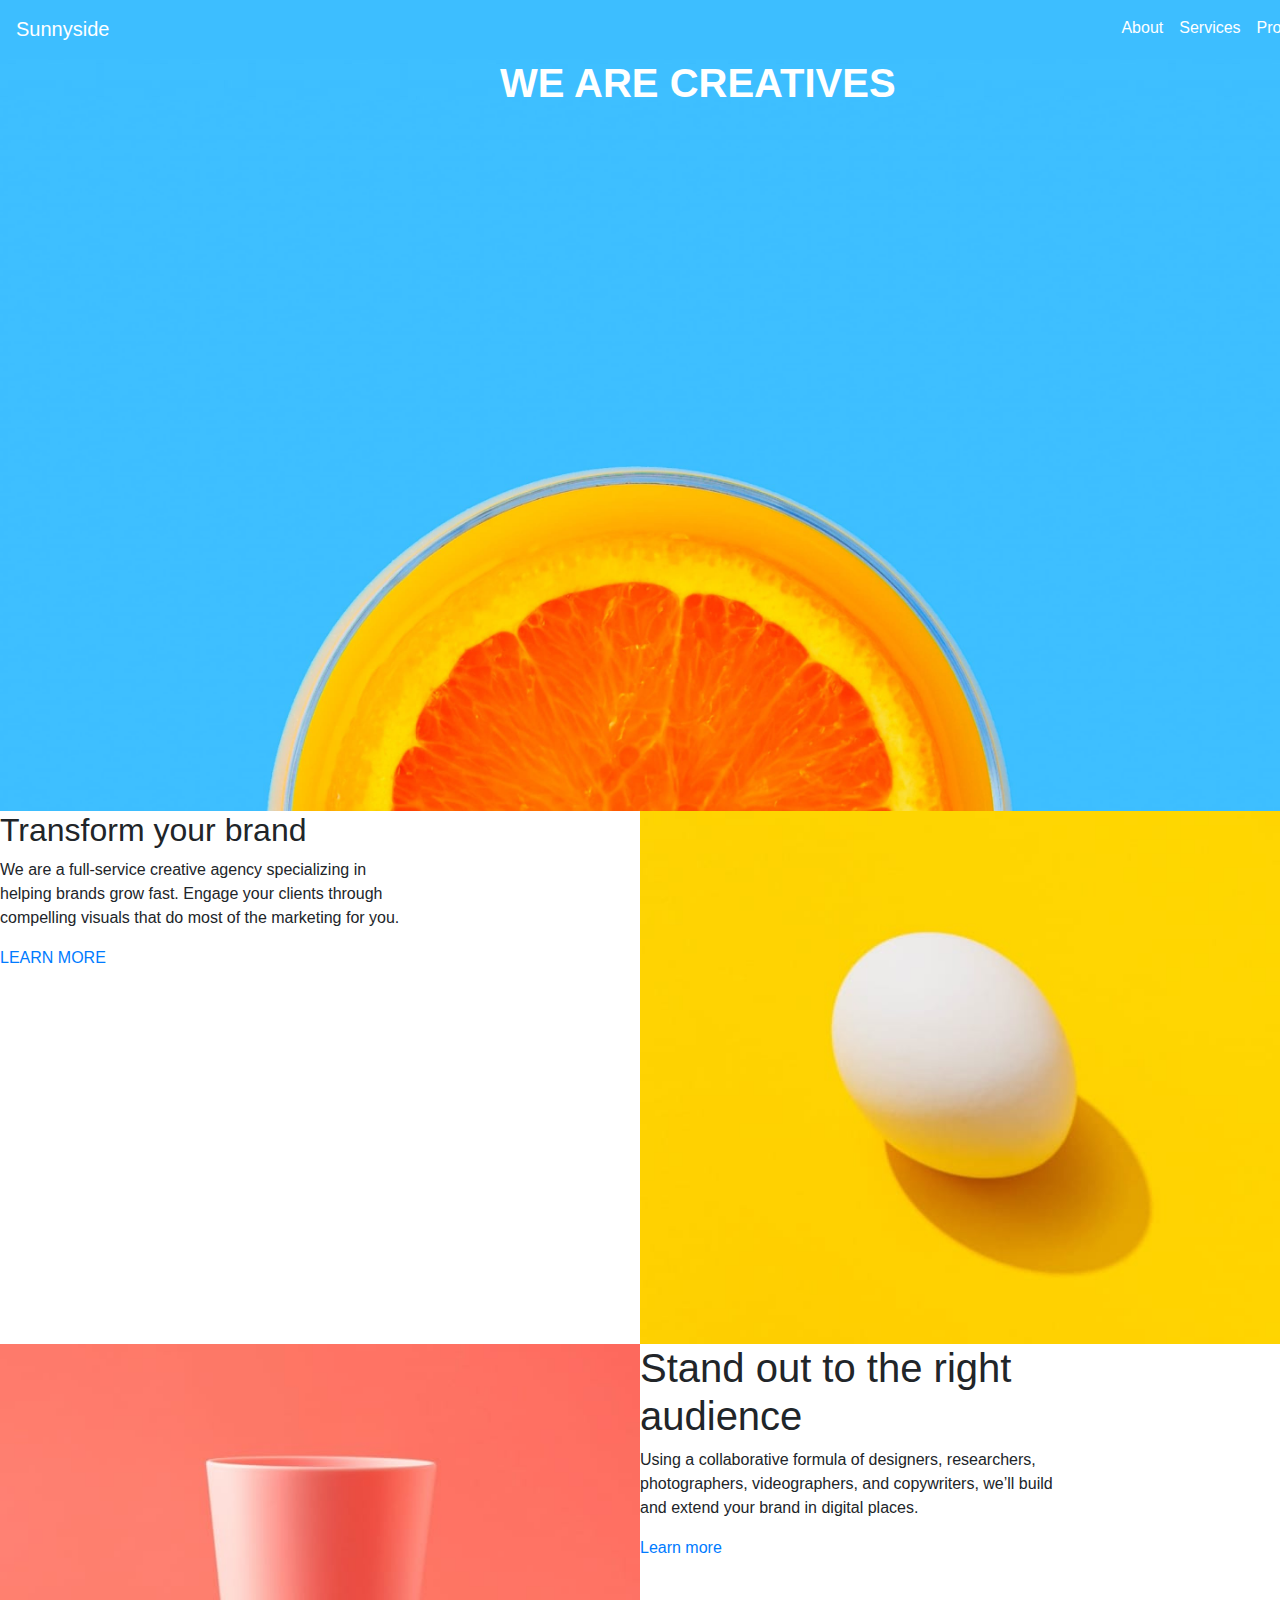
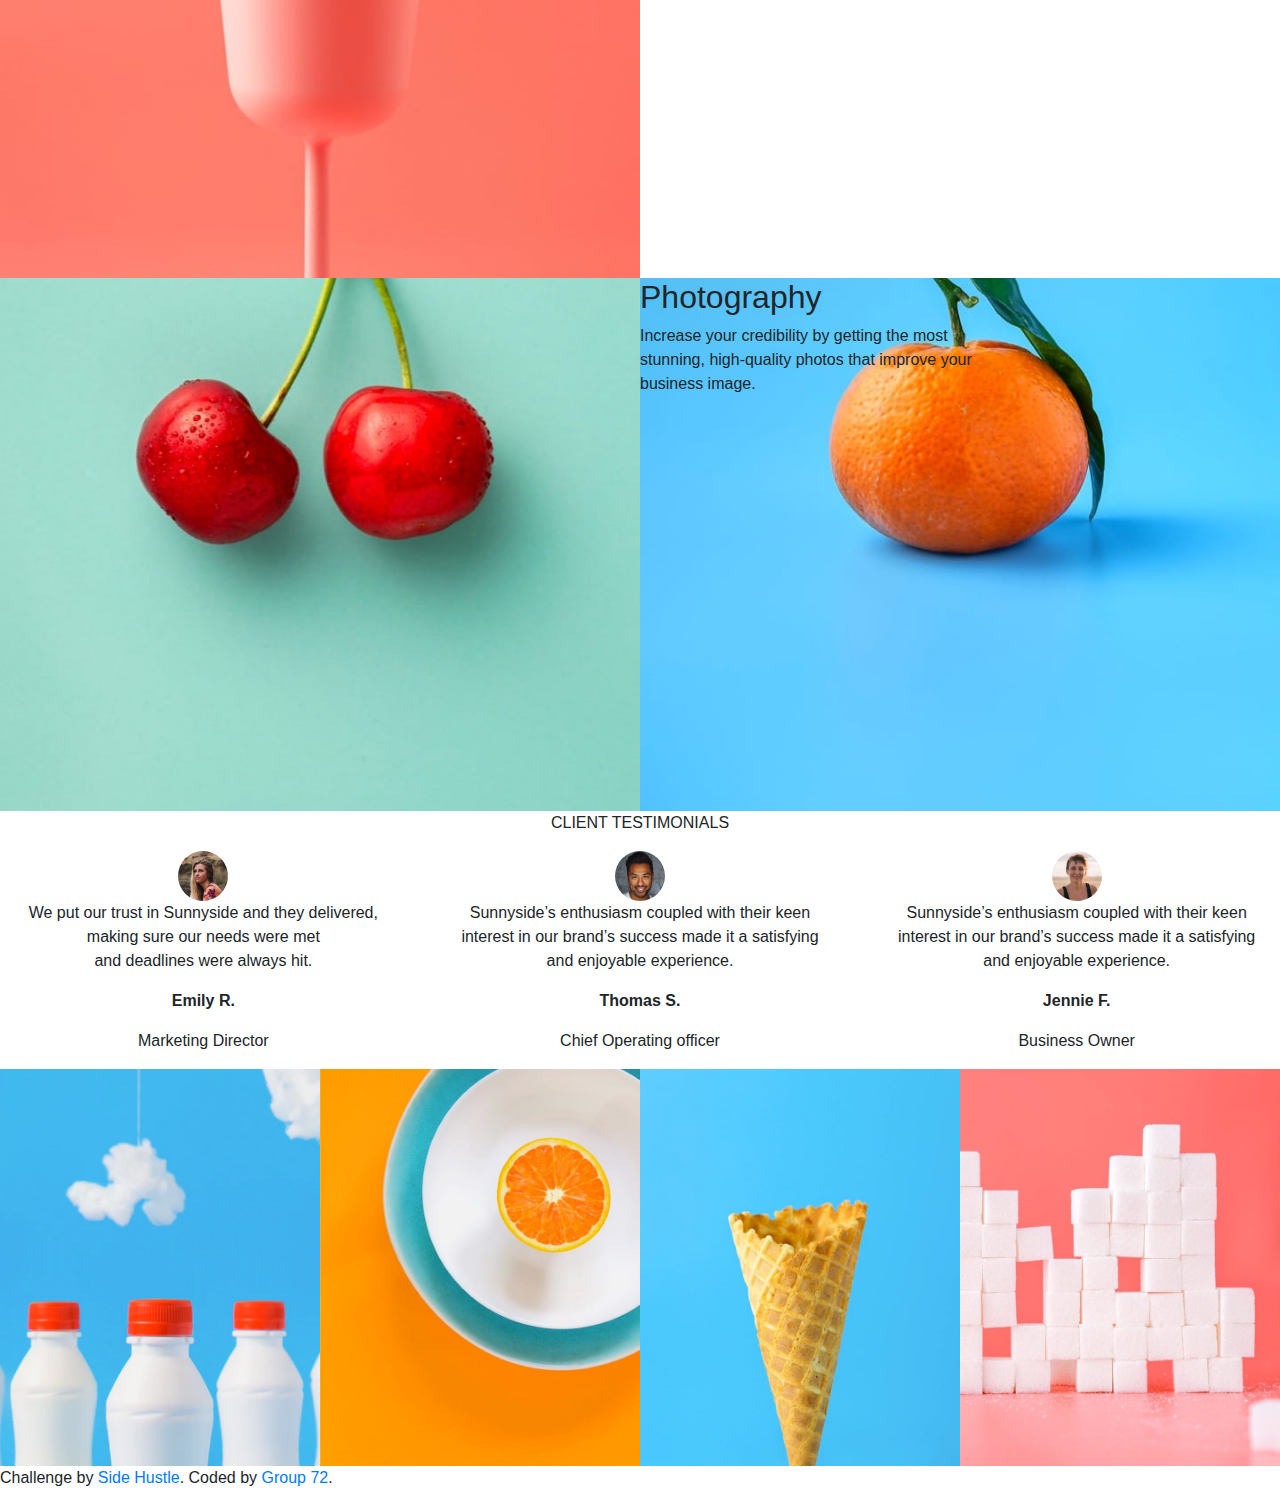
==== index.html @ 6a328c27 "up" ====
<!DOCTYPE html>
<html lang="en">
<head>
  <meta charset="UTF-8">
  <meta name="viewport" content="width=device-width, initial-scale=1.0"> <!-- displays site properly based on user's device -->

  <link rel="icon" type="image/png" sizes="32x32" href="./images/favicon-32x32.png">
  <link rel="stylesheet" href="css/bootstrap.css">
  <link rel="stylesheet" href="index.css">
  
  <title>Group 72 | Sunnyside agency landing page</title>


</head>
<body>
  
  <div class="`container">
    <div class="first-box">
      <nav class="navbar navbar-expand-lg">
        <a class="navbar-brand" href="#">Sunnyside</a>
      
      <div class="collapse navbar-collapse" id="navbarNav col-md">
        <ul class="navbar-nav ml-auto">
          <li class="nav-item active">
            <a class="nav-link" href="#">About <span class="sr-only">(current)</span></a>
          </li>
          <li class="nav-item">
            <a class="nav-link" href="#">Services</a>
          </li>
          <li class="nav-item">
            <a class="nav-link" href="#">Projects</a>
          </li>
          <!-- <li class="nav-item"> -->
            <!-- <button class="btn btn-outline-light me-2" type="button">Main button</button> -->
            <!-- <a class="nav-link btn btn-outline-light me-2" type="button" href="#">CONTACT</a> -->
            <li class="nav-item cta-btn">
            <a class="nav-link" href="#">Contact</a>
          </li> 
        </ul>
    </div>
    </nav>
    <h1 class="color"><strong>WE ARE CREATIVES</strong></h1>
  </div>

  <div class="row">
    <div class="col-lg-12 col-sm-12 bg-primary">
      <img src="images/desktop/image-header.jpg" alt="header image">
    </div>
    
  </div>

  <div class="row no-gutters">
    <div class="col-lg-6 col-sm-12 bg-white">
      <h2>Transform your brand </h2>
        <p>We are a full-service creative agency specializing in <br> helping brands grow fast. 
          Engage your clients through <br> compelling visuals that do most of the marketing for you.
        </p>
        <a href="">LEARN MORE</a>
      
    </div>
    <div class="col-lg-6 col-sm-12">
      <img src="images/desktop/image-transform.jpg" alt="">
    </div>
  </div>

  <div class="row no-gutters">
    <div class="col-lg-6 col-sm-12">
      <img src="images/desktop/image-stand-out.jpg" alt="">
    </div>
    <div class="col-lg-6 col-sm-12 bg-white" >
      <h1>Stand out to the right <br> audience</h1>
      <p>
        Using a collaborative formula of designers, researchers, <br> photographers, videographers, and copywriters, we’ll build <br> and extend your brand in digital places. 
      </p>
      <a href="#">Learn more</a>
    </div>
  </div>

  <div class="row no-gutters">
    <div class="col-lg-6 col-sm-12">
      <img src="images/desktop/image-graphic-design.jpg" alt="">
    </div>
    <div class="col-lg-6 col-sm-12">
      <div class="txt">
          <img src="images/desktop/image-photography.jpg" class="img-responsive" alt="">
          <span class="overlay-text" >
            <h2 class="">Photography</h2>
            <p class="">Increase your credibility by getting the most <br> stunning, high-quality photos that improve your <br> business image.</p>
          </span>
         
      </div>
      
    </div>
  </div>

  <div class="row no-gutters">
    <div class="col-lg-12 col-sm-12 bg-white">
     <p class="text-center">CLIENT TESTIMONIALS</p>
     <div class="row">
      <div class="col-lg-4 col-sm-12 text-center">
        <img class="rounded-circle img-fluid  mx-auto d-block" width="50vw" height="50vh" src="images/image-emily.jpg" alt="">
        <p>We put our trust in Sunnyside and they delivered, <br> making sure our needs were met <br> and deadlines were always hit.
        </p>
        <p><strong>Emily R.</strong></p>
        <p>Marketing Director</p>
       </div>
       <div class="col-lg-4 col-sm-12 text-center">
        <img class="rounded-circle img-fluid mx-auto d-block" width="50vw" height="50vh" src="images/image-thomas.jpg" alt="">
        <p>Sunnyside’s enthusiasm coupled with their keen <br> interest in our brand’s success made it a satisfying <br> and enjoyable experience.
        </p>
        <p><strong>Thomas S.</strong></p>
        <p>Chief Operating officer</p>
       </div>
       <div class="col-lg-4 col-sm-12 text-center">
        <img class="rounded-circle img-fluid  mx-auto d-block" width="50vw" height="50vh"  src="images/image-jennie.jpg" alt="">
        <p>Sunnyside’s enthusiasm coupled with their keen <br> interest in our brand’s success made it a satisfying <br> and enjoyable experience.
        </p>
        <p><strong>Jennie F.</strong></p>
        <p>Business Owner</p>
       </div>

     </div>
    
    </div>
    
  </div>

  <div class="row no-gutters">
    <div class="col-lg-3 col-sm-12">
      <img cl src="images/desktop/image-gallery-milkbottles.jpg" alt="">
    </div>
    <div class="col-lg-3 col-sm-12">
      <img src="images/desktop/image-gallery-orange.jpg" alt="">
    </div>
    <div class="col-lg-3 col-sm-12">
      <img src="images/desktop/image-gallery-cone.jpg" alt="">
    </div>
    <div class="col-lg-3 col-sm-12">
      <img src="images/desktop/image-gallery-sugarcubes.jpg" alt="">
    </div>
  </div>

  <div class="attribution">
    Challenge by <a href="https://www.frontendmentor.io?ref=challenge" target="_blank">Side Hustle</a>. 
    Coded by <a href="#">Group 72</a>.
  </div>
  <script src="js/jquery.min.js.js"></script>
    <script src="js/bootstrap.js"></script>
    <script src="js/proper.js"></script> 
</body>
</html>
---- index.css ----
img{
    display: block;
    max-width: 100%;
    height:auto;
}

#navbar-toggle-cbox {
    display:none
  }
  #navbar-toggle-cbox:checked ~ .collapse {
      display: block;
  }

.first-box{
    background-image: url(image-header.jpg);
    width: 1350px;
    background-color: hsl(228, 45%, 44%);;
    width: 1440px;
    height: 100px;
}
.color {
    color: white;
    margin-left: 500px;
   /* margin-top: auto;*/
}
.row.no-gutters {
    margin: 0;
}
.col.row.no-gutters{
    margin: 0;
}
.navbar-brand{
    color: white;
}
.navbar{
    background-color: rgba(61,190,255,255);
    color: white;

}
.nav-link{
    color: white;
}

.navbar .cta-btn a {
    background: white;
    color: black !important;
    text-transform: uppercase;
    font-size: .8rem;
    padding: 15px 20px !important;
    line-height: 1;
    font-weight: bold;
    -webkit-transition: .3s all ease;
    -o-transition: .3s all ease;
    transition: .3s all ease;
}

.txt{
    position: relative;
}
.txt  img, .overlay-text{
    position:absolute
}
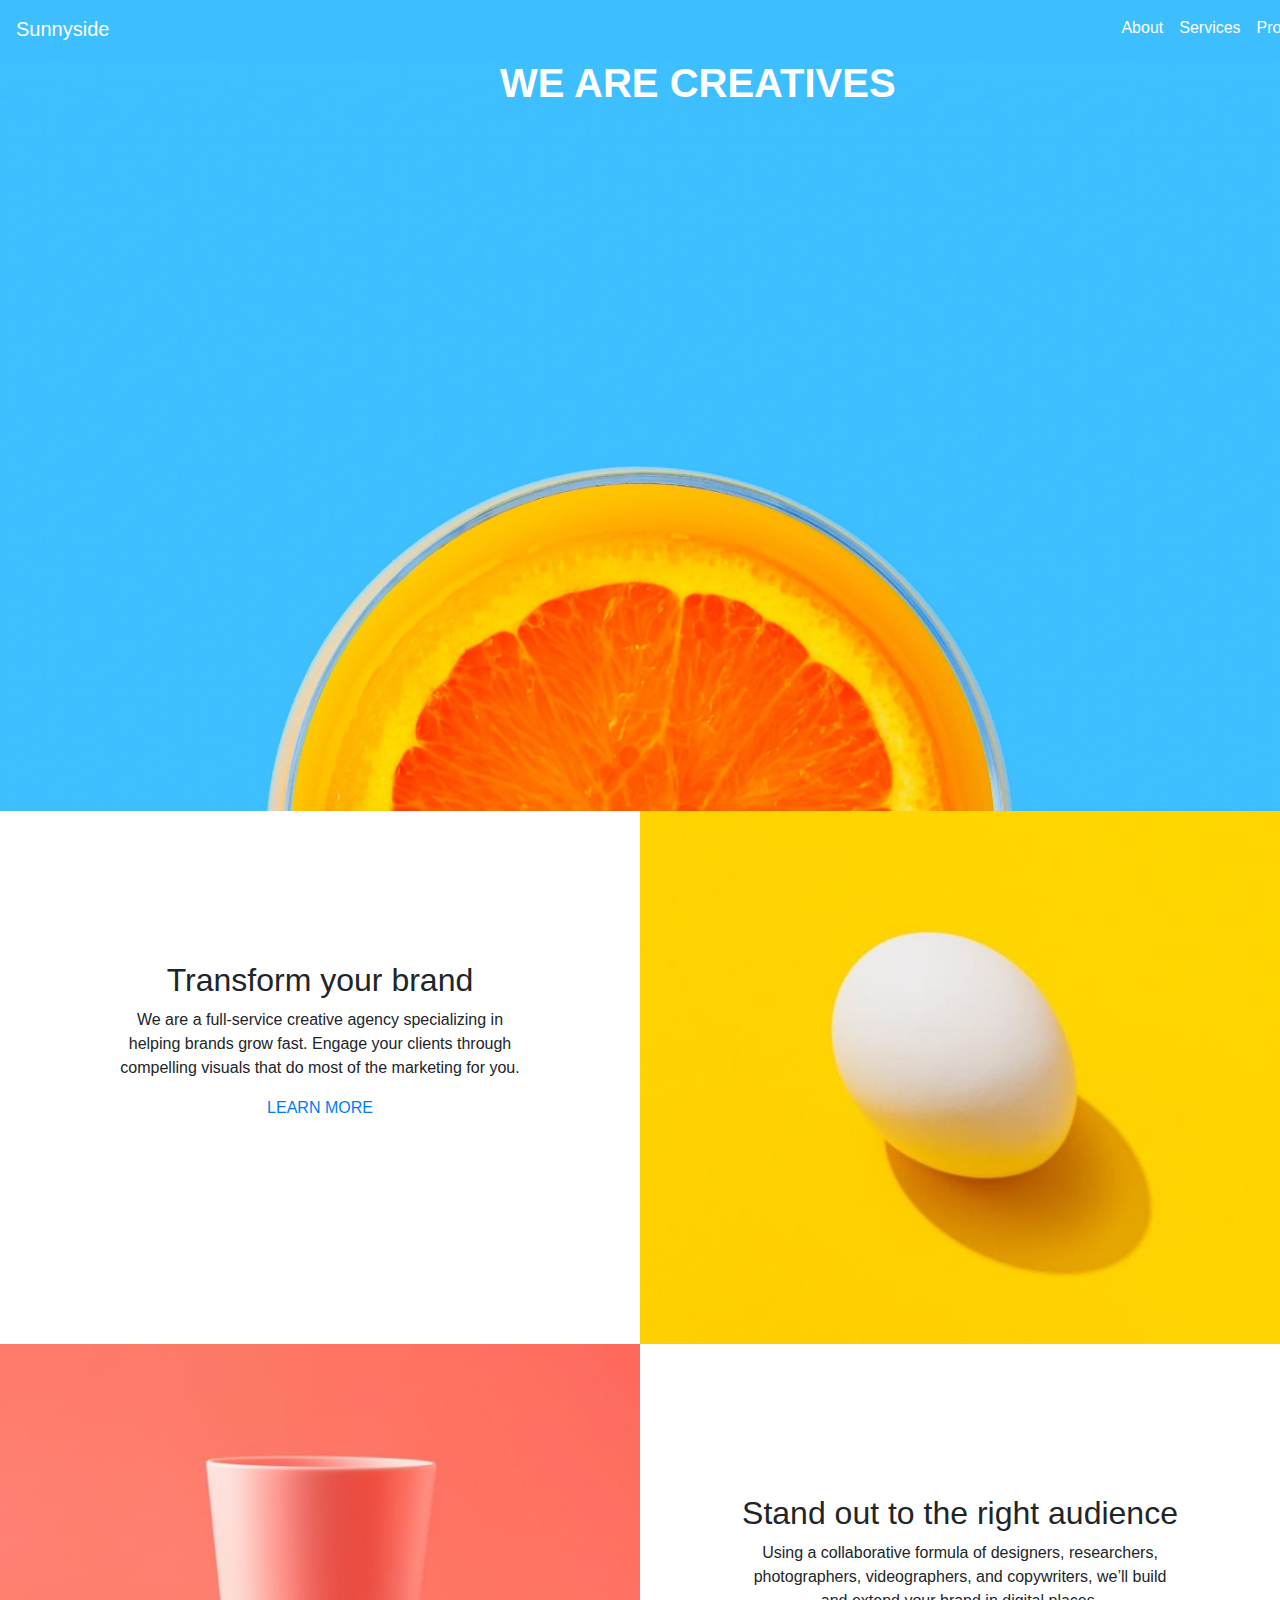
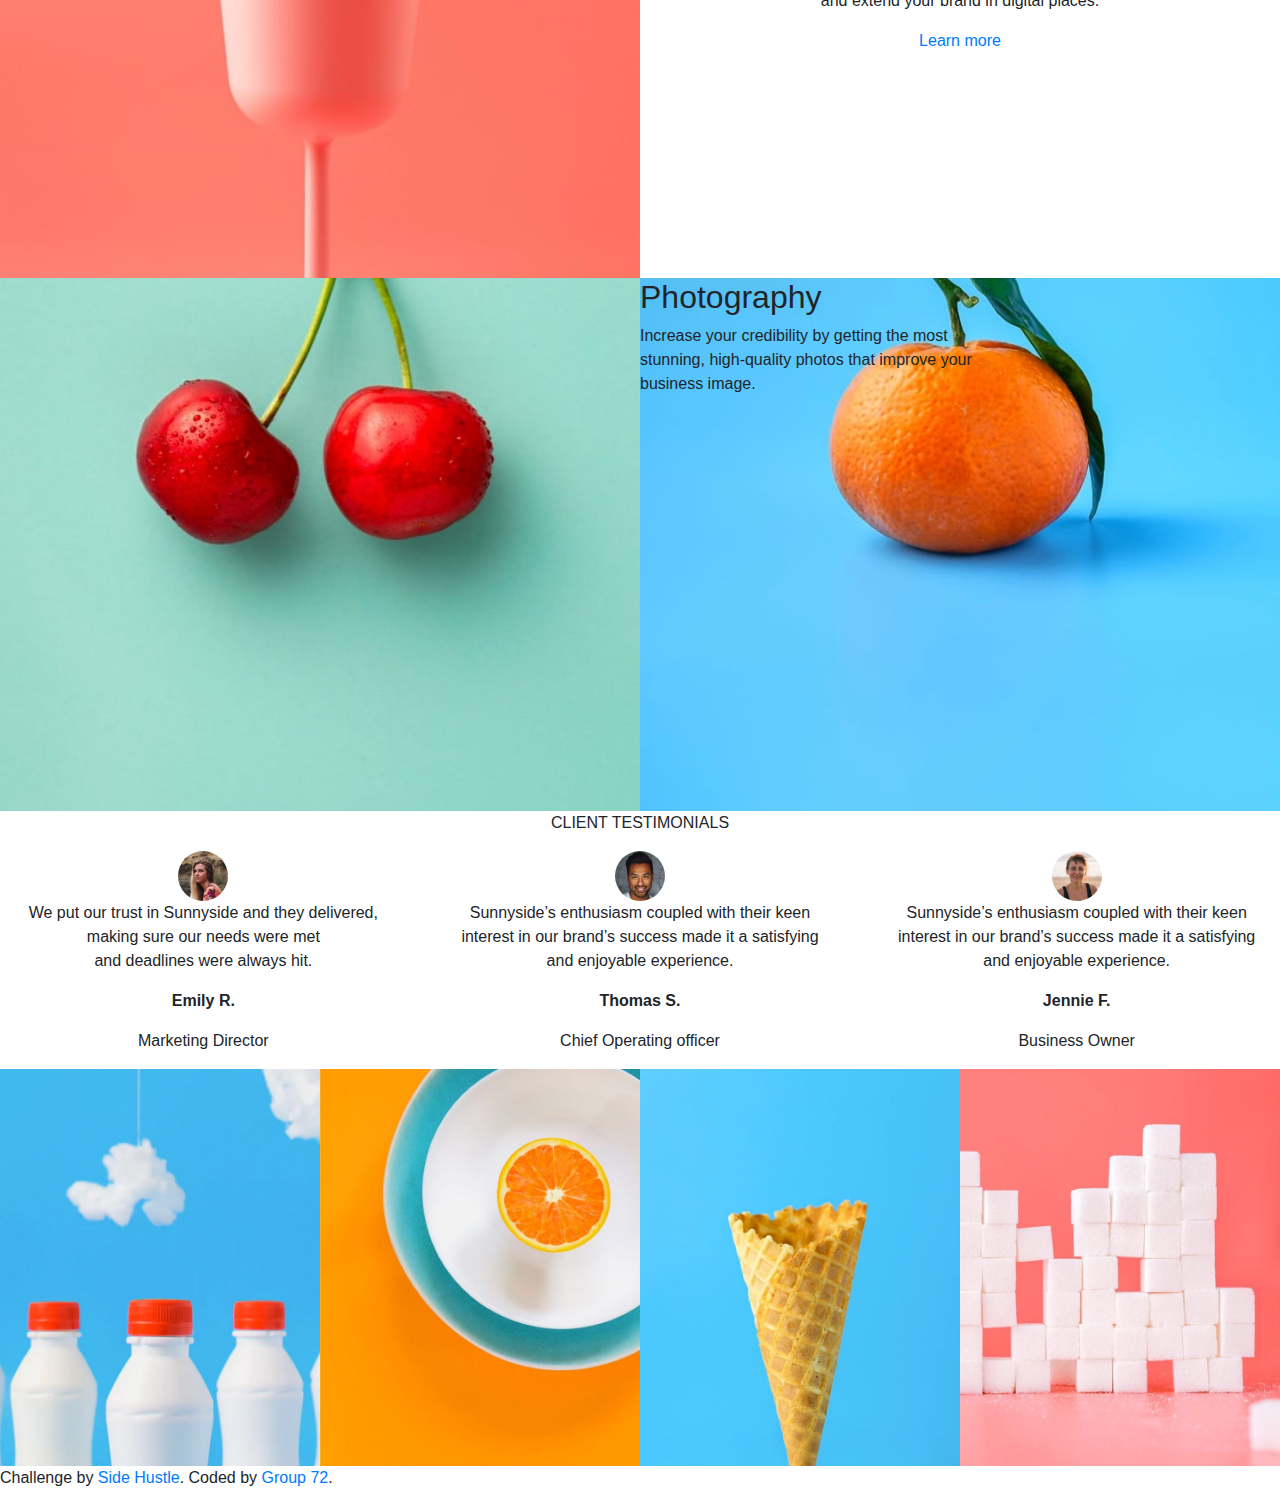
==== commit 7a4530d7: "center" ====
--- a/index.html
+++ b/index.html
@@ -51,12 +51,11 @@
 
   <div class="row no-gutters">
     <div class="col-lg-6 col-sm-12 bg-white">
-      <h2>Transform your brand </h2>
+      <div class="center"><h2>Transform your brand </h2>
         <p>We are a full-service creative agency specializing in <br> helping brands grow fast. 
           Engage your clients through <br> compelling visuals that do most of the marketing for you.
         </p>
-        <a href="">LEARN MORE</a>
-      
+        <a href="#" class="center">LEARN MORE</a></div>
     </div>
     <div class="col-lg-6 col-sm-12">
       <img src="images/desktop/image-transform.jpg" alt="">
@@ -67,12 +66,12 @@
     <div class="col-lg-6 col-sm-12">
       <img src="images/desktop/image-stand-out.jpg" alt="">
     </div>
-    <div class="col-lg-6 col-sm-12 bg-white" >
-      <h1>Stand out to the right <br> audience</h1>
+    <div class="col-lg-6 col-sm-12 bg-white">
+      <div class="center"><h2>Stand out to the right audience</h2>
       <p>
         Using a collaborative formula of designers, researchers, <br> photographers, videographers, and copywriters, we’ll build <br> and extend your brand in digital places. 
       </p>
-      <a href="#">Learn more</a>
+      <a href="#" class="center">Learn more</a></div>
     </div>
   </div>
 
--- a/index.css
+++ b/index.css
@@ -13,7 +13,7 @@
 
 .first-box{
     background-image: url(image-header.jpg);
-    width: 1350px;
+    width: 1440px;
     background-color: hsl(228, 45%, 44%);;
     width: 1440px;
     height: 100px;
@@ -22,7 +22,30 @@
     color: white;
     margin-left: 500px;
    /* margin-top: auto;*/
+   /*text-align: center;*/
 }
+
+.center {
+    text-align: center;
+    margin-top: 150px ;
+}
+/*p {
+    text-align: center;
+}
+
+h2 {
+    text-align: center;
+}
+*/
+/*.row no-gutters. .col-lg-6 .center {
+    text-align: center;
+}*/
+
+/*a {
+    text-align: center;
+}*/
+
+
 .row.no-gutters {
     margin: 0;
 }
@@ -43,7 +66,7 @@
 
 .navbar .cta-btn a {
     background: white;
-    color: black !important;
+   color: black; !important;
     text-transform: uppercase;
     font-size: .8rem;
     padding: 15px 20px !important;
@@ -54,6 +77,12 @@
     transition: .3s all ease;
 }
 
+.navbar .cta-btn a: hover {
+    color: rgb(105 196 231 / 70%);
+} 
+
+}
+
 .txt{
     position: relative;
 }
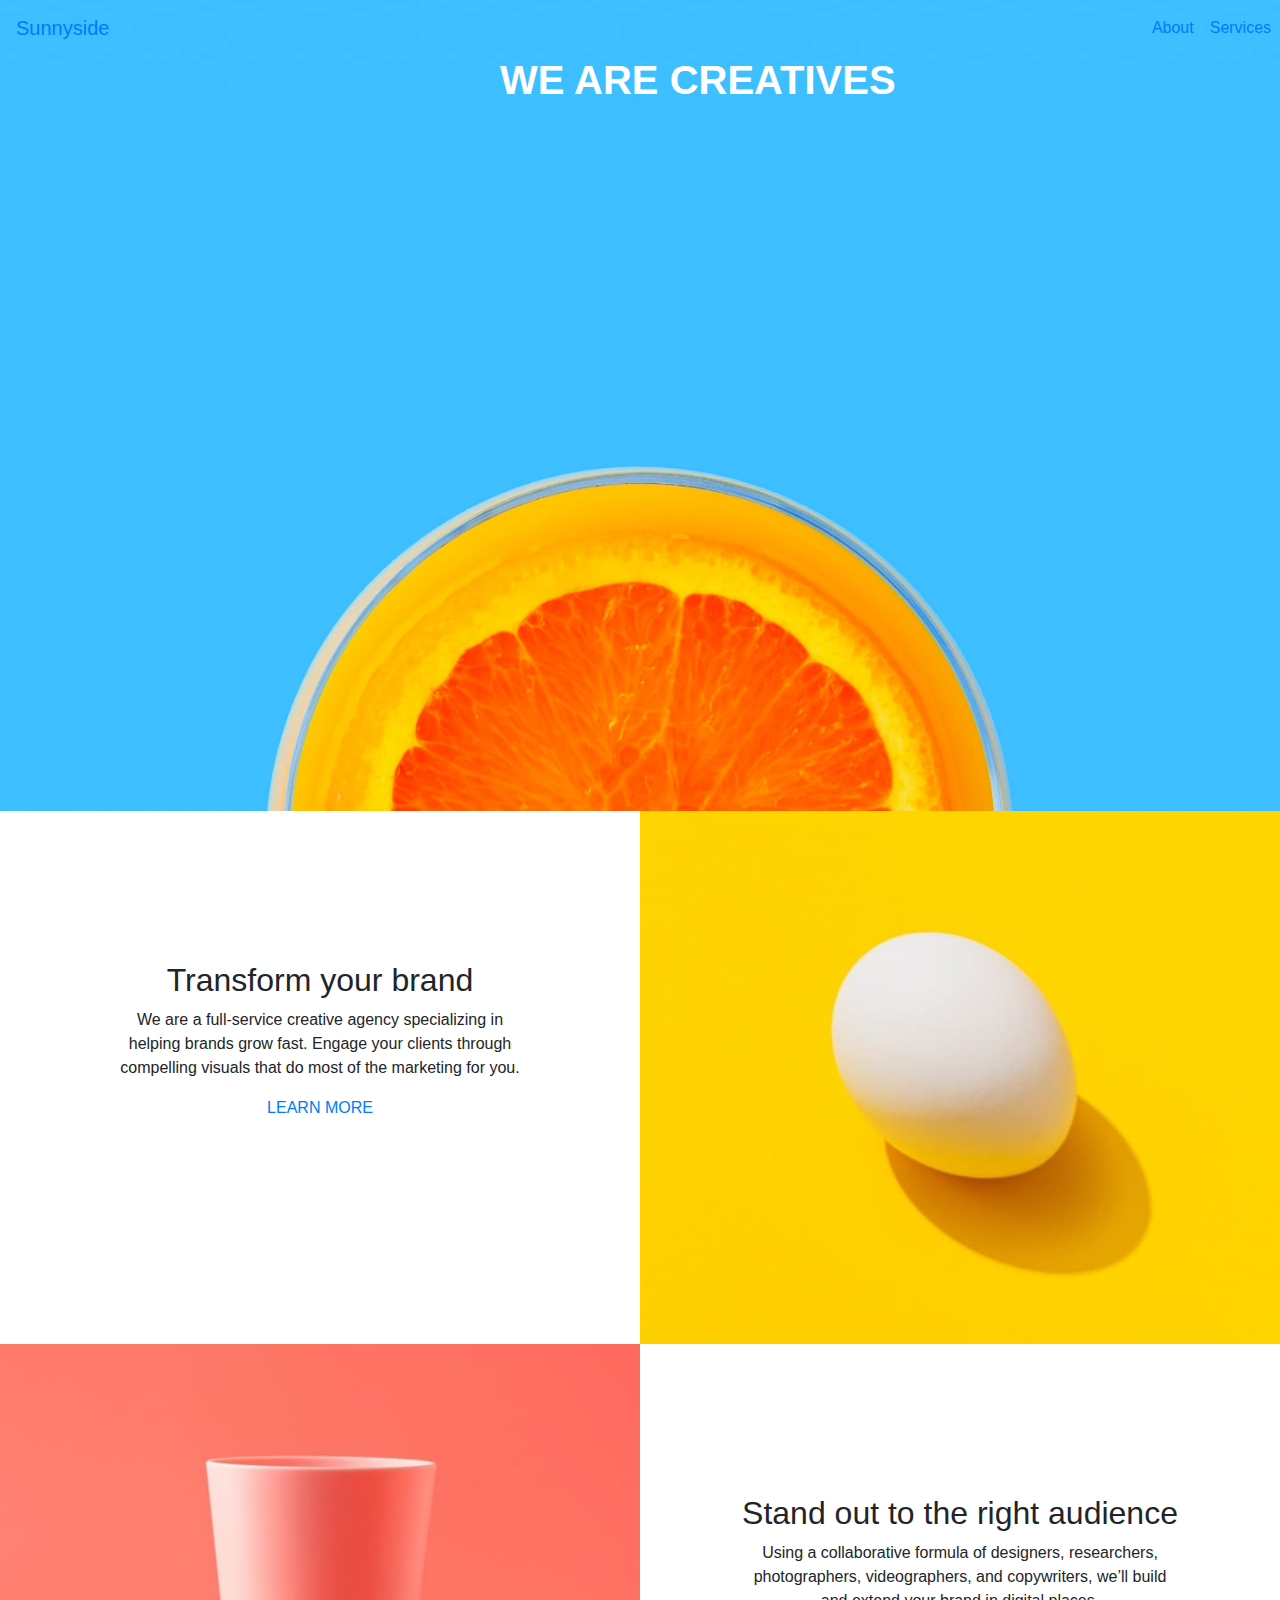
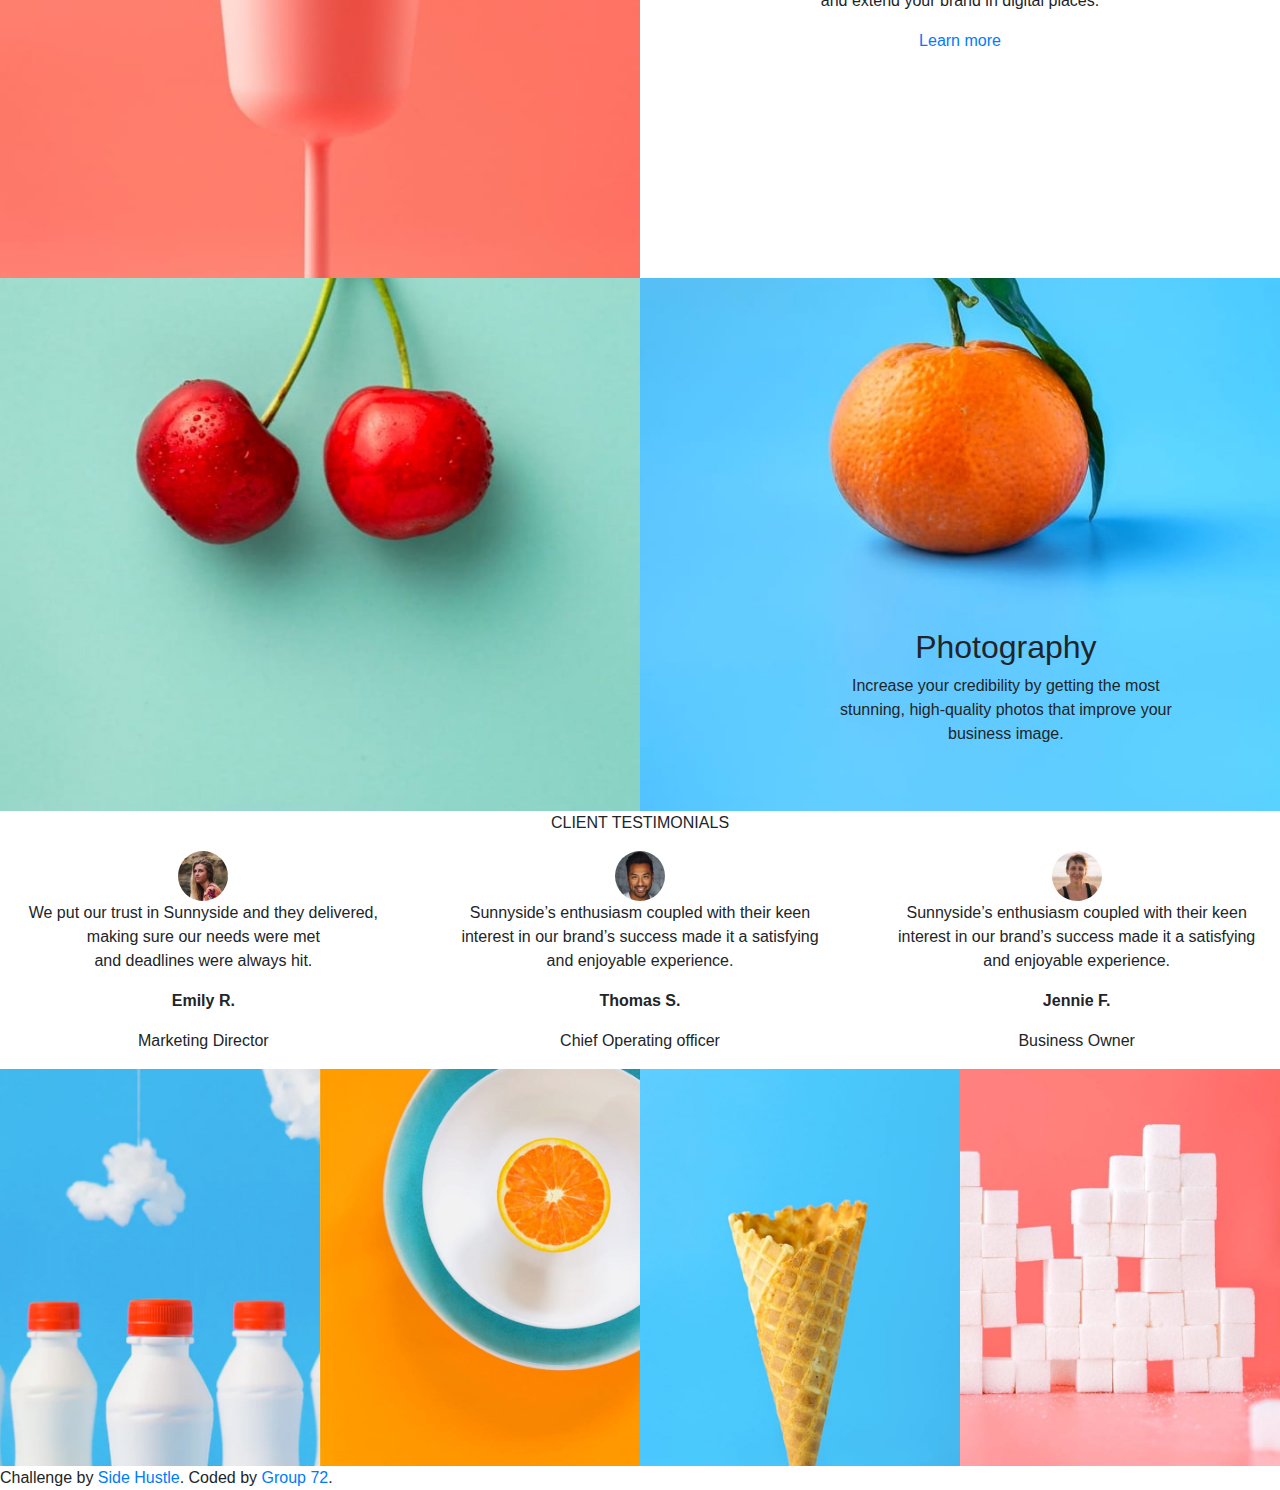
==== commit 76297083: "Photography solved" ====
--- a/index.html
+++ b/index.html
@@ -51,11 +51,13 @@
 
   <div class="row no-gutters">
     <div class="col-lg-6 col-sm-12 bg-white">
-      <div class="center"><h2>Transform your brand </h2>
+      <div class="center"> <h2>Transform your brand </h2>
         <p>We are a full-service creative agency specializing in <br> helping brands grow fast. 
           Engage your clients through <br> compelling visuals that do most of the marketing for you.
         </p>
         <a href="#" class="center">LEARN MORE</a></div>
+     
+      
     </div>
     <div class="col-lg-6 col-sm-12">
       <img src="images/desktop/image-transform.jpg" alt="">
@@ -83,10 +85,9 @@
       <div class="txt">
           <img src="images/desktop/image-photography.jpg" class="img-responsive" alt="">
           <span class="overlay-text" >
-            <h2 class="">Photography</h2>
-            <p class="">Increase your credibility by getting the most <br> stunning, high-quality photos that improve your <br> business image.</p>
+            <h2 class="bottom">Photography</h2>
+            <p class="bottom">Increase your credibility by getting the most <br> stunning, high-quality photos that improve your <br> business image.</p>
           </span>
-         
       </div>
       
     </div>
--- a/index.css
+++ b/index.css
@@ -1,3 +1,8 @@
+body {
+    margin: 0;
+    padding: 0;
+}
+
 img{
     display: block;
     max-width: 100%;
@@ -29,6 +34,13 @@
     text-align: center;
     margin-top: 150px ;
 }
+
+.overlay-text {
+    /*text-align: right;*/
+    text-align: center;
+    margin-top: 350px;
+    padding-left: 200px;
+
 /*p {
     text-align: center;
 }
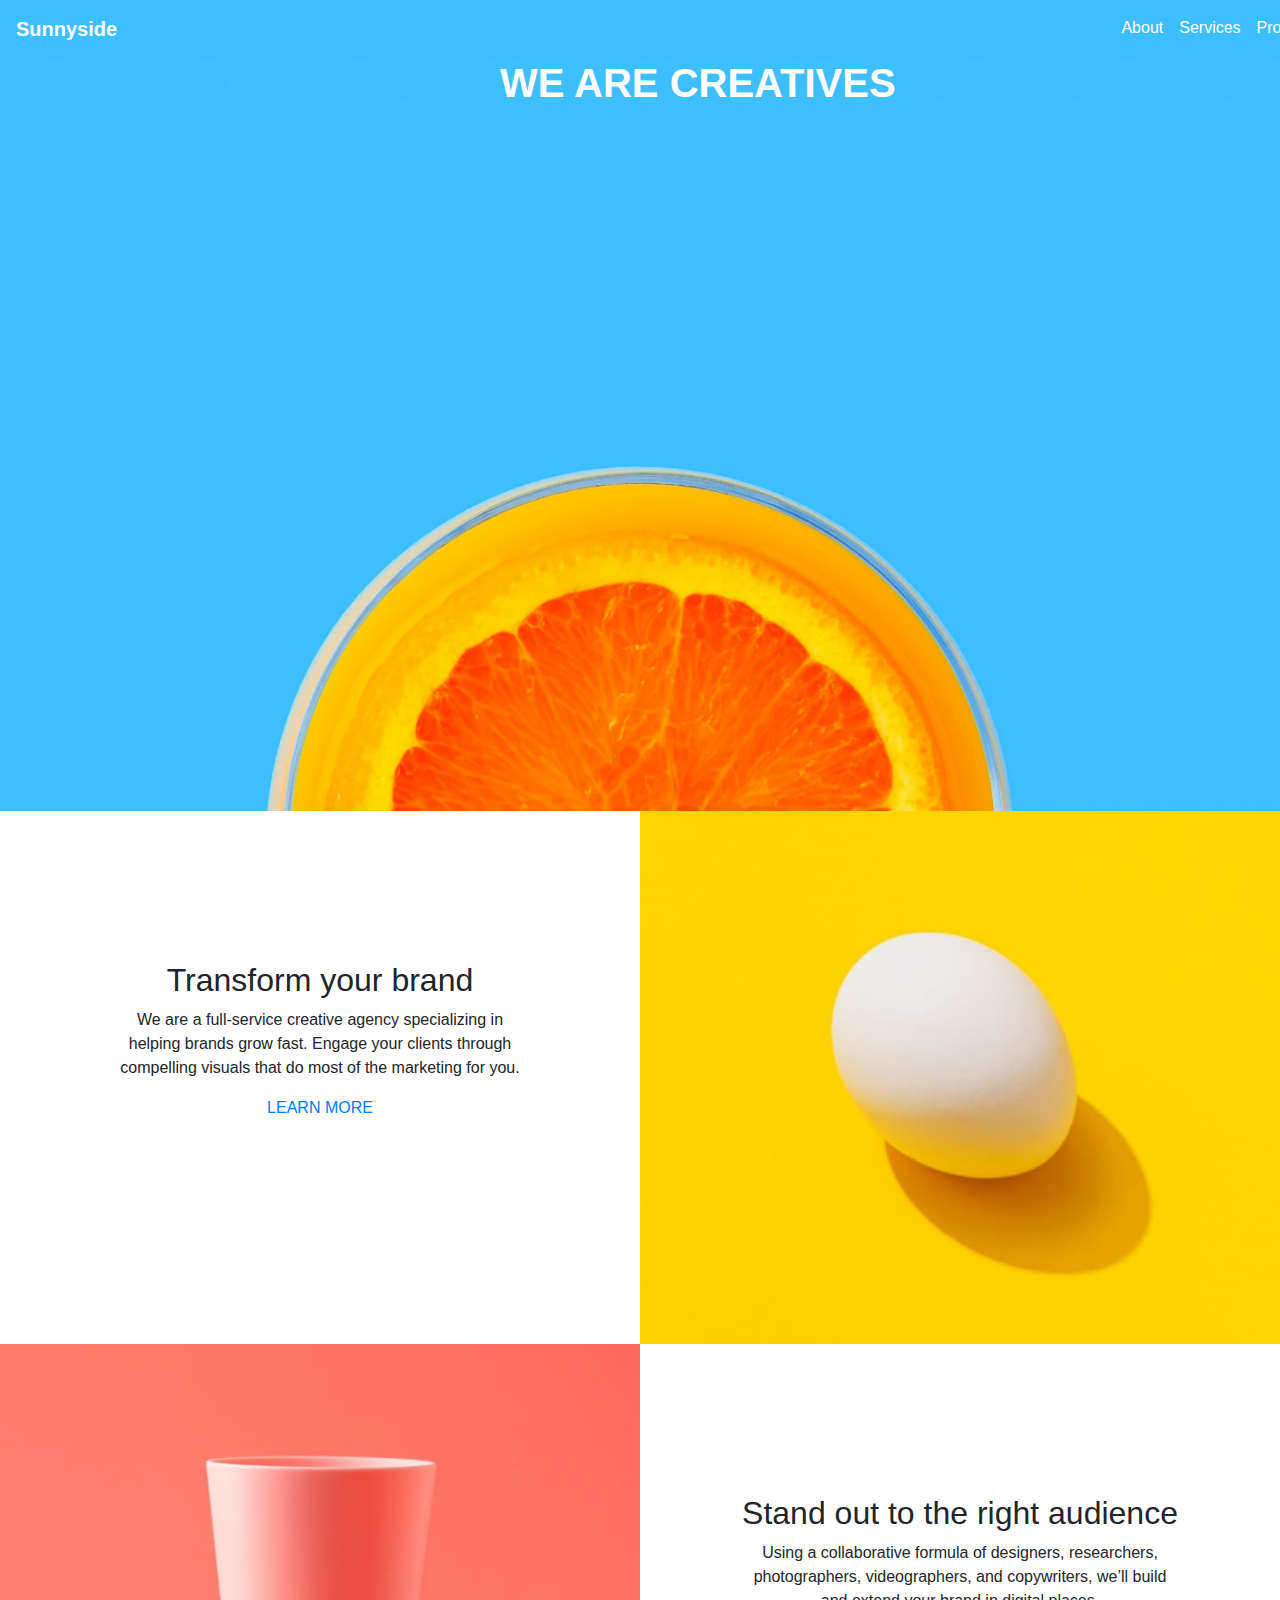
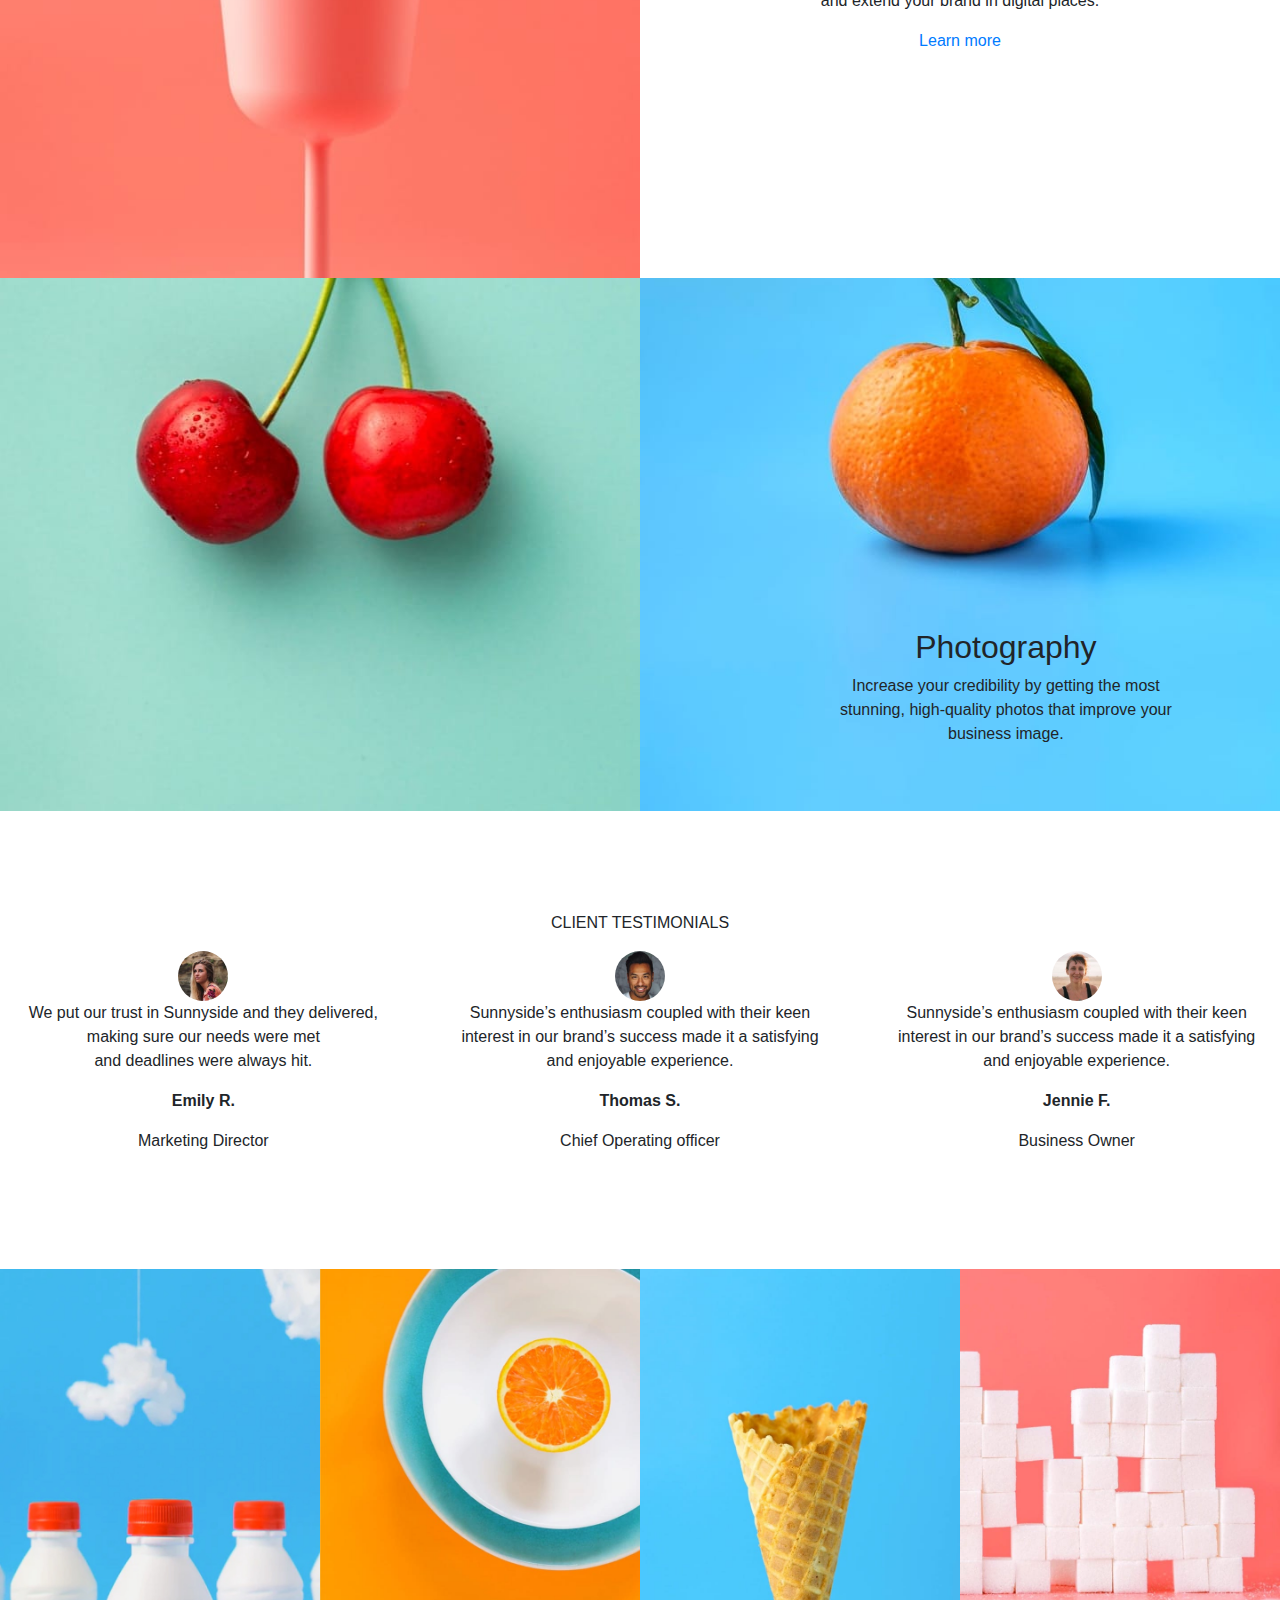
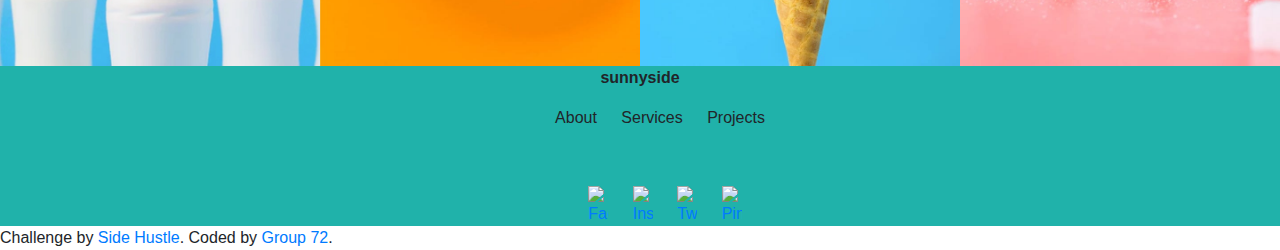
==== commit e522efe8: "COMPLETED" ====
--- a/index.html
+++ b/index.html
@@ -17,7 +17,7 @@
   <div class="`container">
     <div class="first-box">
       <nav class="navbar navbar-expand-lg">
-        <a class="navbar-brand" href="#">Sunnyside</a>
+        <a id="bold" class="navbar-brand" href="#">Sunnyside</a>
       
       <div class="collapse navbar-collapse" id="navbarNav col-md">
         <ul class="navbar-nav ml-auto">
@@ -43,7 +43,7 @@
   </div>
 
   <div class="row">
-    <div class="col-lg-12 col-sm-12 bg-primary">
+    <div class="col-lg-12 col-md-12 col-sm-12 bg-primary">
       <img src="images/desktop/image-header.jpg" alt="header image">
     </div>
     
@@ -85,45 +85,48 @@
       <div class="txt">
           <img src="images/desktop/image-photography.jpg" class="img-responsive" alt="">
           <span class="overlay-text" >
-            <h2 class="bottom">Photography</h2>
-            <p class="bottom">Increase your credibility by getting the most <br> stunning, high-quality photos that improve your <br> business image.</p>
+            <h2>Photography</h2>
+            <p>Increase your credibility by getting the most <br> stunning, high-quality photos that improve your <br> business image.</p>
           </span>
       </div>
       
     </div>
   </div>
 
-  <div class="row no-gutters">
-    <div class="col-lg-12 col-sm-12 bg-white">
-     <p class="text-center">CLIENT TESTIMONIALS</p>
-     <div class="row">
-      <div class="col-lg-4 col-sm-12 text-center">
-        <img class="rounded-circle img-fluid  mx-auto d-block" width="50vw" height="50vh" src="images/image-emily.jpg" alt="">
-        <p>We put our trust in Sunnyside and they delivered, <br> making sure our needs were met <br> and deadlines were always hit.
-        </p>
-        <p><strong>Emily R.</strong></p>
-        <p>Marketing Director</p>
+  <div class="up">
+    <div class="row no-gutters">
+      <div class="col-lg-12 col-sm-12 bg-white">
+       <p class="text-center">CLIENT TESTIMONIALS</p>
+       <div class="row">
+        <div class="col-lg-4 col-sm-12 text-center">
+          <img class="rounded-circle img-fluid  mx-auto d-block" width="50vw" height="50vh" src="images/image-emily.jpg" alt="">
+          <p>We put our trust in Sunnyside and they delivered, <br> making sure our needs were met <br> and deadlines were always hit.
+          </p>
+          <p><strong>Emily R.</strong></p>
+          <p class="transparent">Marketing Director</p>
+         </div>
+         <div class="col-lg-4 col-sm-12 text-center">
+          <img class="rounded-circle img-fluid mx-auto d-block" width="50vw" height="50vh" src="images/image-thomas.jpg" alt="">
+          <p>Sunnyside’s enthusiasm coupled with their keen <br> interest in our brand’s success made it a satisfying <br> and enjoyable experience.
+          </p>
+          <p><strong>Thomas S.</strong></p>
+          <p  class="transparent">Chief Operating officer</p>
+         </div>
+         <div class="col-lg-4 col-sm-12 text-center">
+          <img class="rounded-circle img-fluid  mx-auto d-block" width="50vw" height="50vh"  src="images/image-jennie.jpg" alt="">
+          <p>Sunnyside’s enthusiasm coupled with their keen <br> interest in our brand’s success made it a satisfying <br> and enjoyable experience.
+          </p>
+          <p><strong>Jennie F.</strong></p>
+          <p class="transparent">Business Owner</p>
+         </div>
+
        </div>
-       <div class="col-lg-4 col-sm-12 text-center">
-        <img class="rounded-circle img-fluid mx-auto d-block" width="50vw" height="50vh" src="images/image-thomas.jpg" alt="">
-        <p>Sunnyside’s enthusiasm coupled with their keen <br> interest in our brand’s success made it a satisfying <br> and enjoyable experience.
-        </p>
-        <p><strong>Thomas S.</strong></p>
-        <p>Chief Operating officer</p>
-       </div>
-       <div class="col-lg-4 col-sm-12 text-center">
-        <img class="rounded-circle img-fluid  mx-auto d-block" width="50vw" height="50vh"  src="images/image-jennie.jpg" alt="">
-        <p>Sunnyside’s enthusiasm coupled with their keen <br> interest in our brand’s success made it a satisfying <br> and enjoyable experience.
-        </p>
-        <p><strong>Jennie F.</strong></p>
-        <p>Business Owner</p>
-       </div>
+      
+      </div>
+    </div>
+  </div>
+    
 
-     </div>
-    
-    </div>
-    
-  </div>
 
   <div class="row no-gutters">
     <div class="col-lg-3 col-sm-12">
@@ -140,6 +143,22 @@
     </div>
   </div>
 
+  <div class="final">
+    <p class="move">sunnyside</p>
+    <ul class="all">
+      <li class="inline">About</li>
+      <li class="inline">Services</li>
+      <li class="inline">Projects</li>
+    </ul>
+
+    <div class="action">
+      <a class="straight" rel="noopener" href="https://www.facebook.com/kirupa" target="_blank"><img loading="lazy" width="20" height="20" src="https://www.kirupa.com/images/fb_svg.svg" alt="Facebook"></a>
+      <a class="straight" rel="noopener" href="https://www.instagram.com/kirupac/" target="_blank"><img loading="lazy" width="20" height="20" src="https://www.kirupa.com/images/s/instagram.svg" alt="Instagram"></a>
+      <a class="straight" rel="noopener" href="https://twitter.com/intent/user?screen_name=kirupa" target="_blank"><img loading="lazy" width="20" height="20" src="https://www.kirupa.com/images/twitter_svg.svg" alt="Twitter"></a>
+      <a class="straight" rel="noopener" href="https://www.pinterest.com/kirupa/" target="_blank"><img loading="lazy" width="20" height="20" src="https://www.kirupa.com/images/s/pinterest.svg" alt="Pinterest"></a>
+    </div>
+  </div>
+
   <div class="attribution">
     Challenge by <a href="https://www.frontendmentor.io?ref=challenge" target="_blank">Side Hustle</a>. 
     Coded by <a href="#">Group 72</a>.
--- a/index.css
+++ b/index.css
@@ -58,15 +58,31 @@
 }*/
 
 
-.row.no-gutters {
+row no-gutters {
     margin: 0;
+}
 }
 .col.row.no-gutters{
     margin: 0;
 }
+
+#bold {
+    font-weight: bold;
+}
+
+.row no-gutters {
+    margin: 0;
+}
+
+.up {
+    padding-top: 100px;
+    padding-bottom: 100px;
+}
+
 .navbar-brand{
     color: white;
 }
+
 .navbar{
     background-color: rgba(61,190,255,255);
     color: white;
@@ -78,7 +94,7 @@
 
 .navbar .cta-btn a {
     background: white;
-   color: black; !important;
+    color: black; !important;
     text-transform: uppercase;
     font-size: .8rem;
     padding: 15px 20px !important;
@@ -89,15 +105,49 @@
     transition: .3s all ease;
 }
 
+
 .navbar .cta-btn a: hover {
     color: rgb(105 196 231 / 70%);
 } 
 
 }
 
+.transparent {
+    opacity: 0.5;
+}
+
 .txt{
     position: relative;
 }
+
 .txt  img, .overlay-text{
     position:absolute
 }
+.move {
+    text-align: center;
+    font-weight: bold;
+}
+
+.inline {
+    display: inline-block;
+    margin: 0 10px;
+}
+
+.all {
+   text-align: center;
+}
+
+.straight {
+    display: inline-block;
+    margin: 0 10px;
+}
+
+.action {
+    text-align: center;
+    padding-top: 40px;
+    padding-left: 50px;
+}
+
+.final {
+    background-color: LightSeaGreen;
+}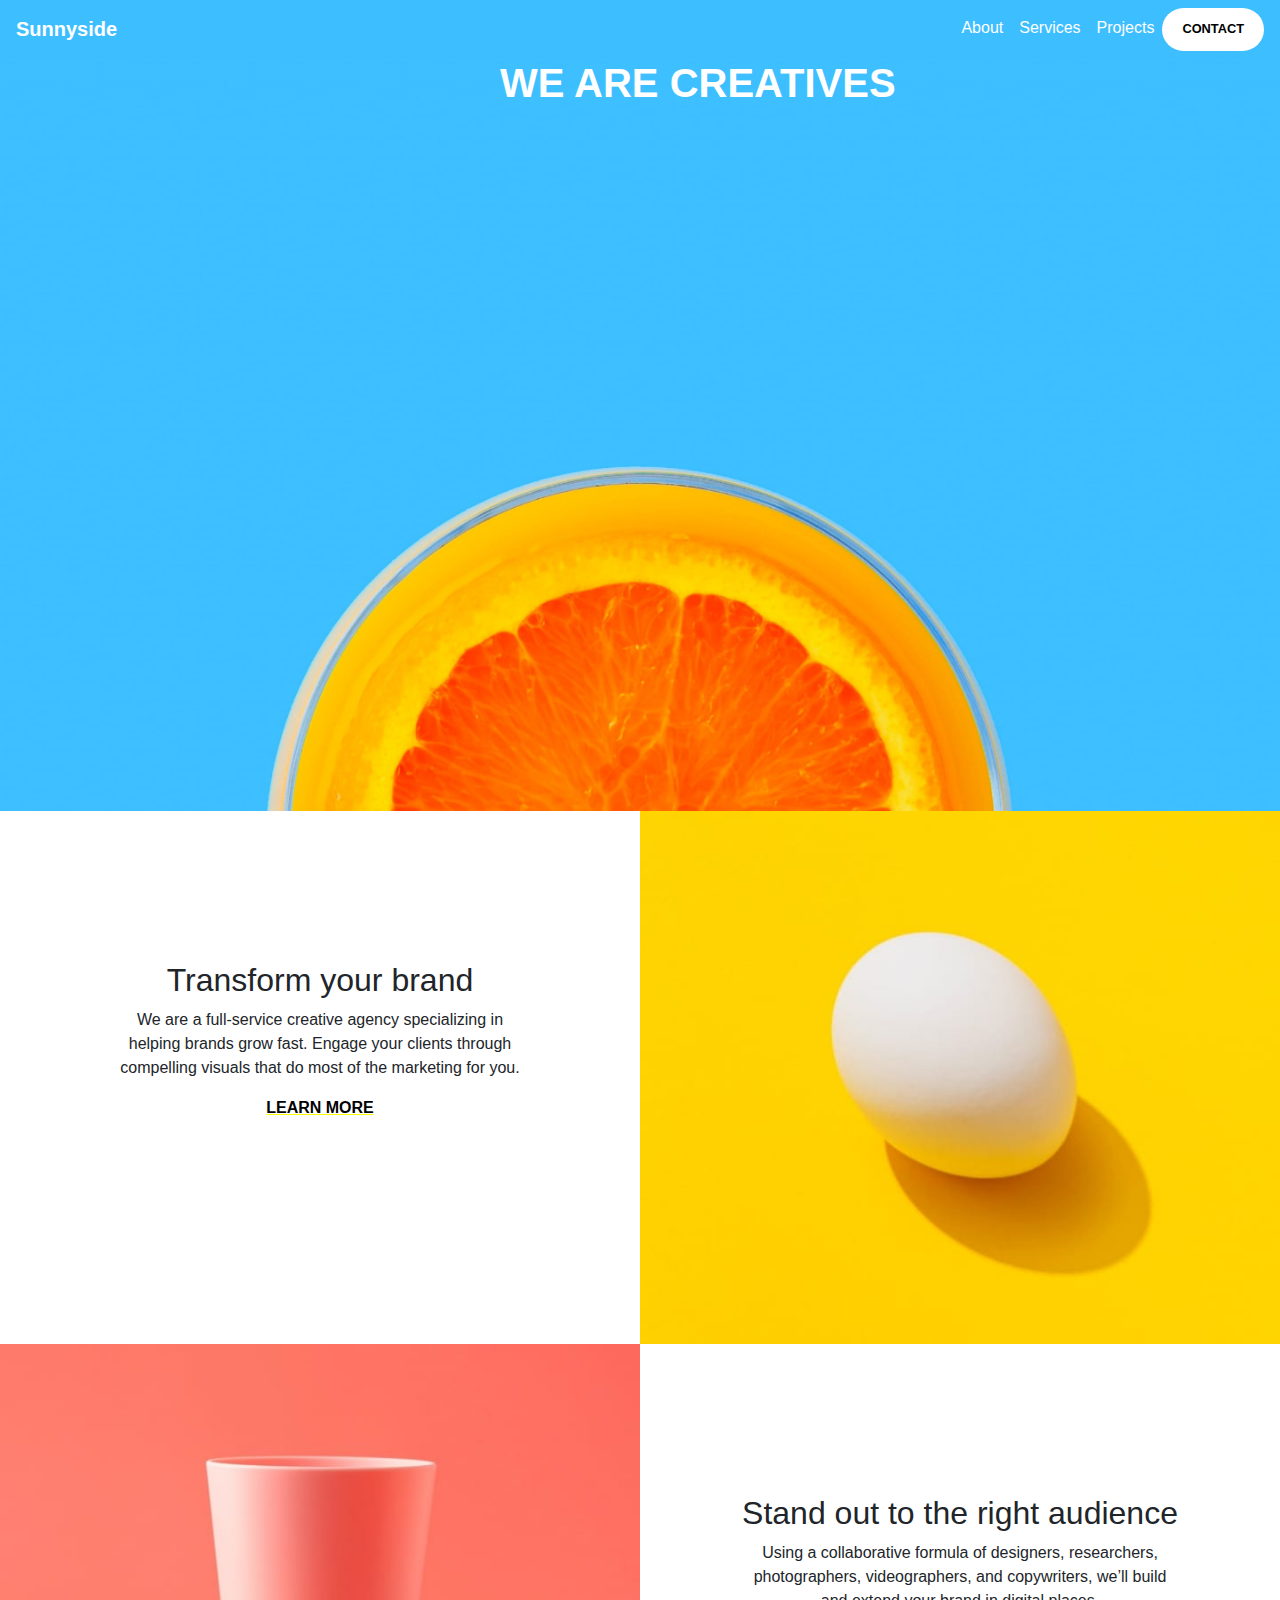
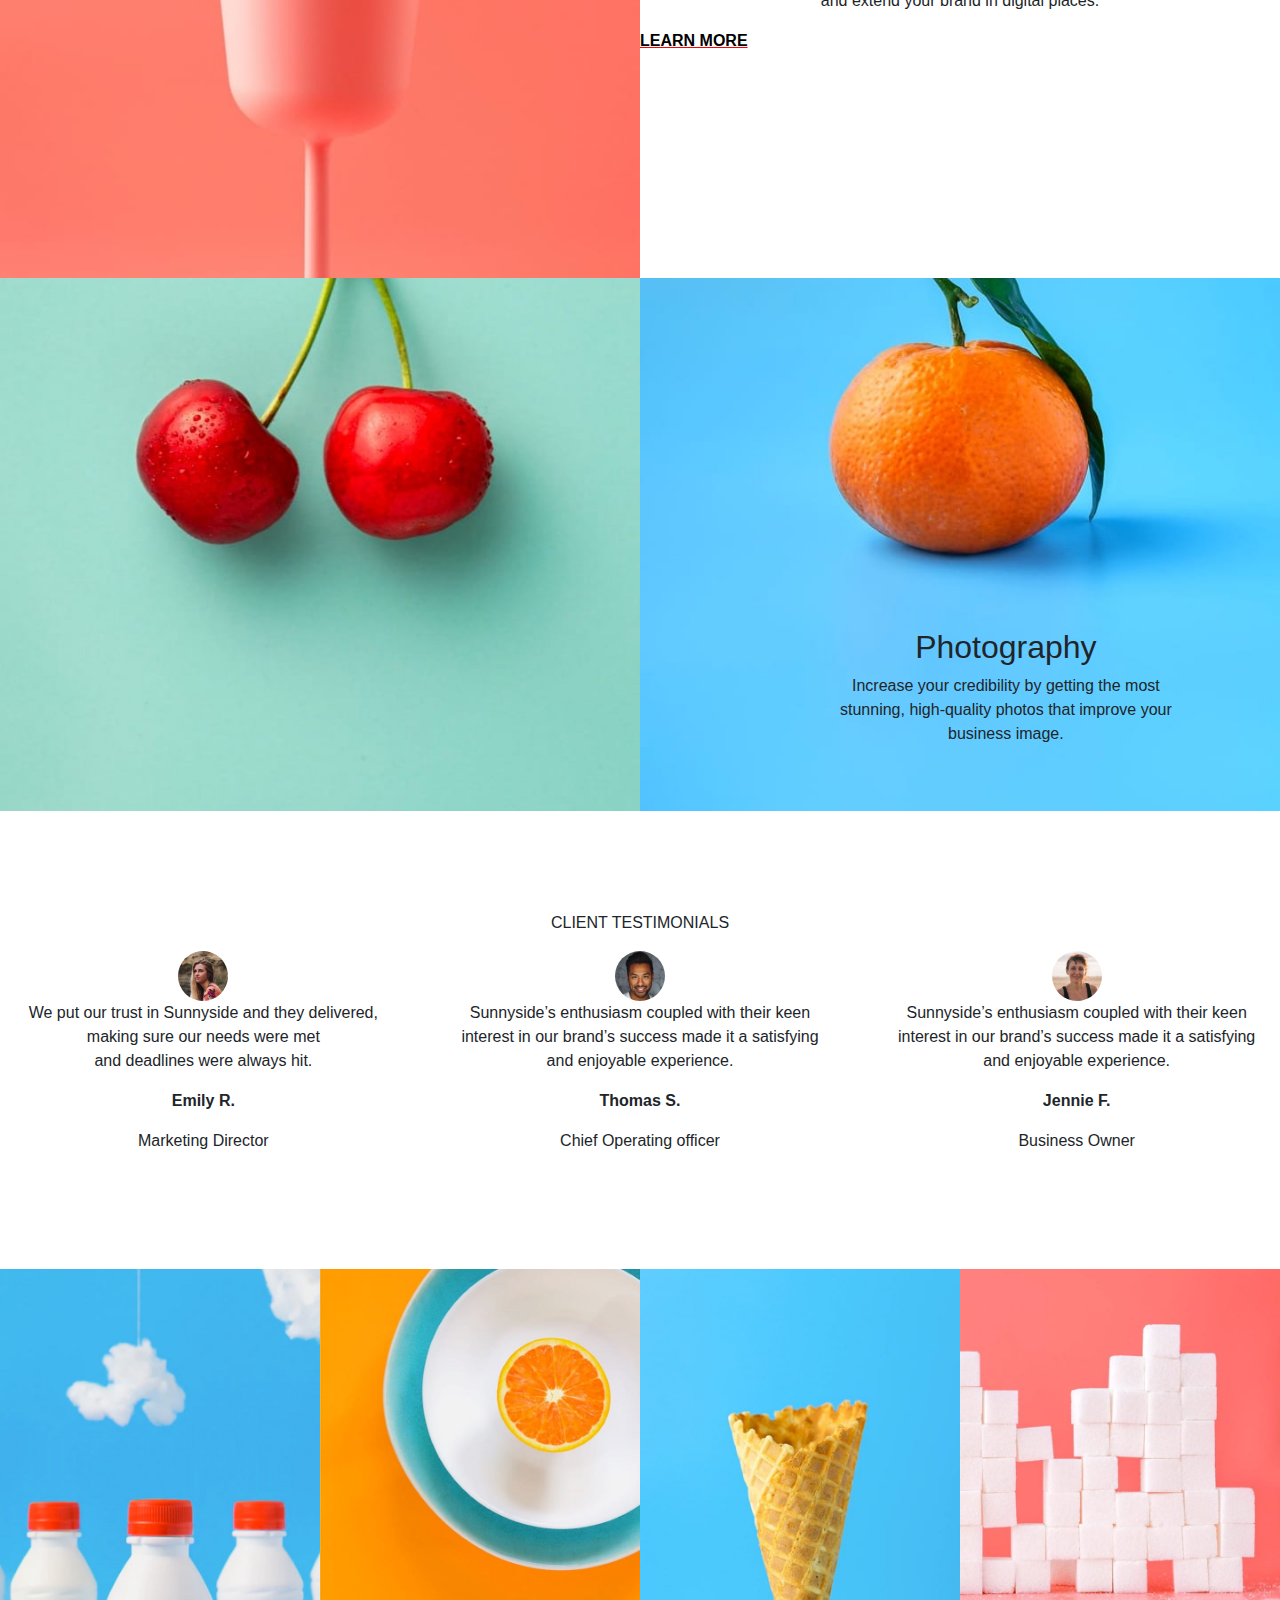
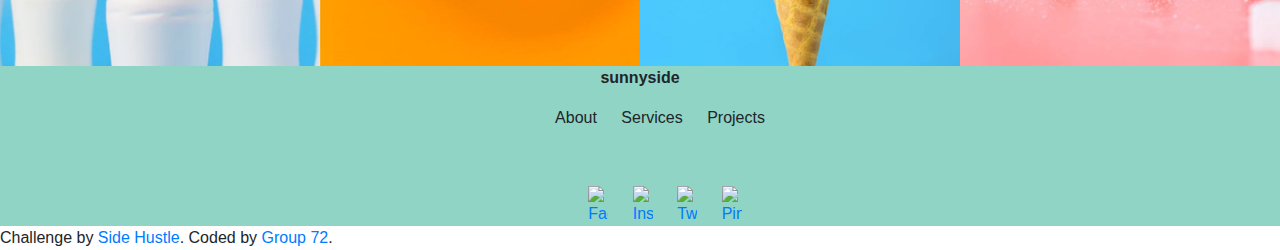
==== commit 14b904a6: "new" ====
--- a/index.html
+++ b/index.html
@@ -14,7 +14,7 @@
 </head>
 <body>
   
-  <div class="`container">
+  <!-- <div class="container"> -->
     <div class="first-box">
       <nav class="navbar navbar-expand-lg">
         <a id="bold" class="navbar-brand" href="#">Sunnyside</a>
@@ -43,7 +43,7 @@
   </div>
 
   <div class="row">
-    <div class="col-lg-12 col-md-12 col-sm-12 bg-primary">
+    <div class="col-lg-12 col-md-12 col-sm-12 ">
       <img src="images/desktop/image-header.jpg" alt="header image">
     </div>
     
@@ -55,7 +55,7 @@
         <p>We are a full-service creative agency specializing in <br> helping brands grow fast. 
           Engage your clients through <br> compelling visuals that do most of the marketing for you.
         </p>
-        <a href="#" class="center">LEARN MORE</a></div>
+        <a href="#" class="center" id="linkhover"><strong> LEARN MORE</strong></a></div>
      
       
     </div>
@@ -73,13 +73,14 @@
       <p>
         Using a collaborative formula of designers, researchers, <br> photographers, videographers, and copywriters, we’ll build <br> and extend your brand in digital places. 
       </p>
-      <a href="#" class="center">Learn more</a></div>
     </div>
+      <a href="#" class="center" id="linkhover2"><strong>LEARN MORE</strong></a></div>
   </div>
 
   <div class="row no-gutters">
     <div class="col-lg-6 col-sm-12">
       <img src="images/desktop/image-graphic-design.jpg" alt="">
+      
     </div>
     <div class="col-lg-6 col-sm-12">
       <div class="txt">
@@ -166,5 +167,6 @@
   <script src="js/jquery.min.js.js"></script>
     <script src="js/bootstrap.js"></script>
     <script src="js/proper.js"></script> 
+  </div>
 </body>
 </html>--- a/index.css
+++ b/index.css
@@ -18,9 +18,9 @@
 
 .first-box{
     background-image: url(image-header.jpg);
-    width: 1440px;
+    width: 100%;
     background-color: hsl(228, 45%, 44%);;
-    width: 1440px;
+    /* width: 1440px; */
     height: 100px;
 }
 .color {
@@ -58,6 +58,7 @@
 }*/
 
 
+
 row no-gutters {
     margin: 0;
 }
@@ -91,9 +92,19 @@
 .nav-link{
     color: white;
 }
+.nav-item:hover{
+    background-color: rgba(62,170,255,255);
+    color: white;
+    border-radius: 20px;
+}
+.nav-item a:hover{
+    color: white;
+   
+}
 
 .navbar .cta-btn a {
     background: white;
+    border-radius: 25px;
     color: black; !important;
     text-transform: uppercase;
     font-size: .8rem;
@@ -106,9 +117,10 @@
 }
 
 
-.navbar .cta-btn a: hover {
-    color: rgb(105 196 231 / 70%);
-} 
+/* .navbar .cta-btn a:hover {
+    baccolor: rgb(105 196 231 / 70%);
+    
+}  */
 
 }
 
@@ -149,5 +161,27 @@
 }
 
 .final {
-    background-color: LightSeaGreen;
-}+    background-color: rgba(144,212,197,255)
+    ;
+}
+#linkhover{
+        text-decoration: underline  yellow;
+        color: black;
+       
+}
+#linkhover2{
+    text-decoration: underline  red;
+    color: black;
+}
+#linkover:hover{
+    background-color: red;
+    text-decoration: underline green;
+    text-decoration-style: solid 5px;
+    
+}
+.inline:hover{
+    color: white;
+}
+/* .action img:hover{
+    object-color: white;
+} */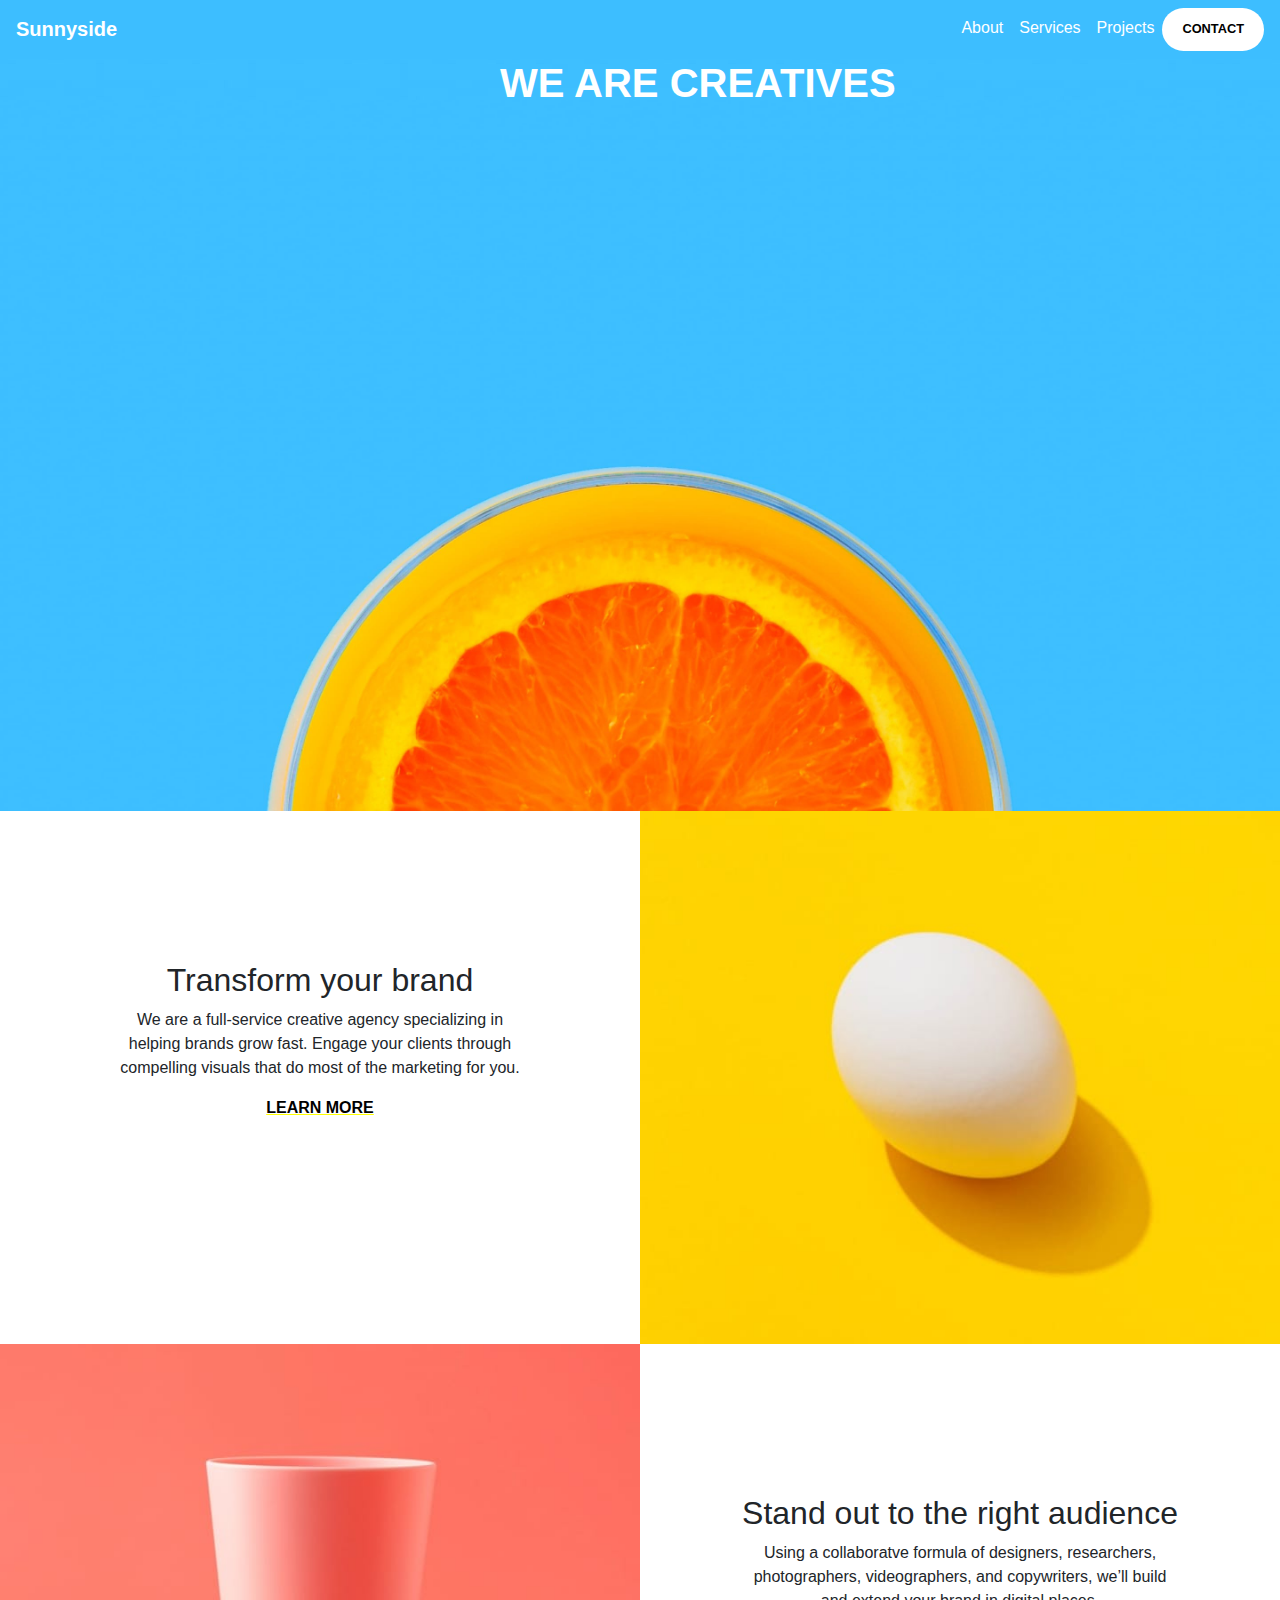
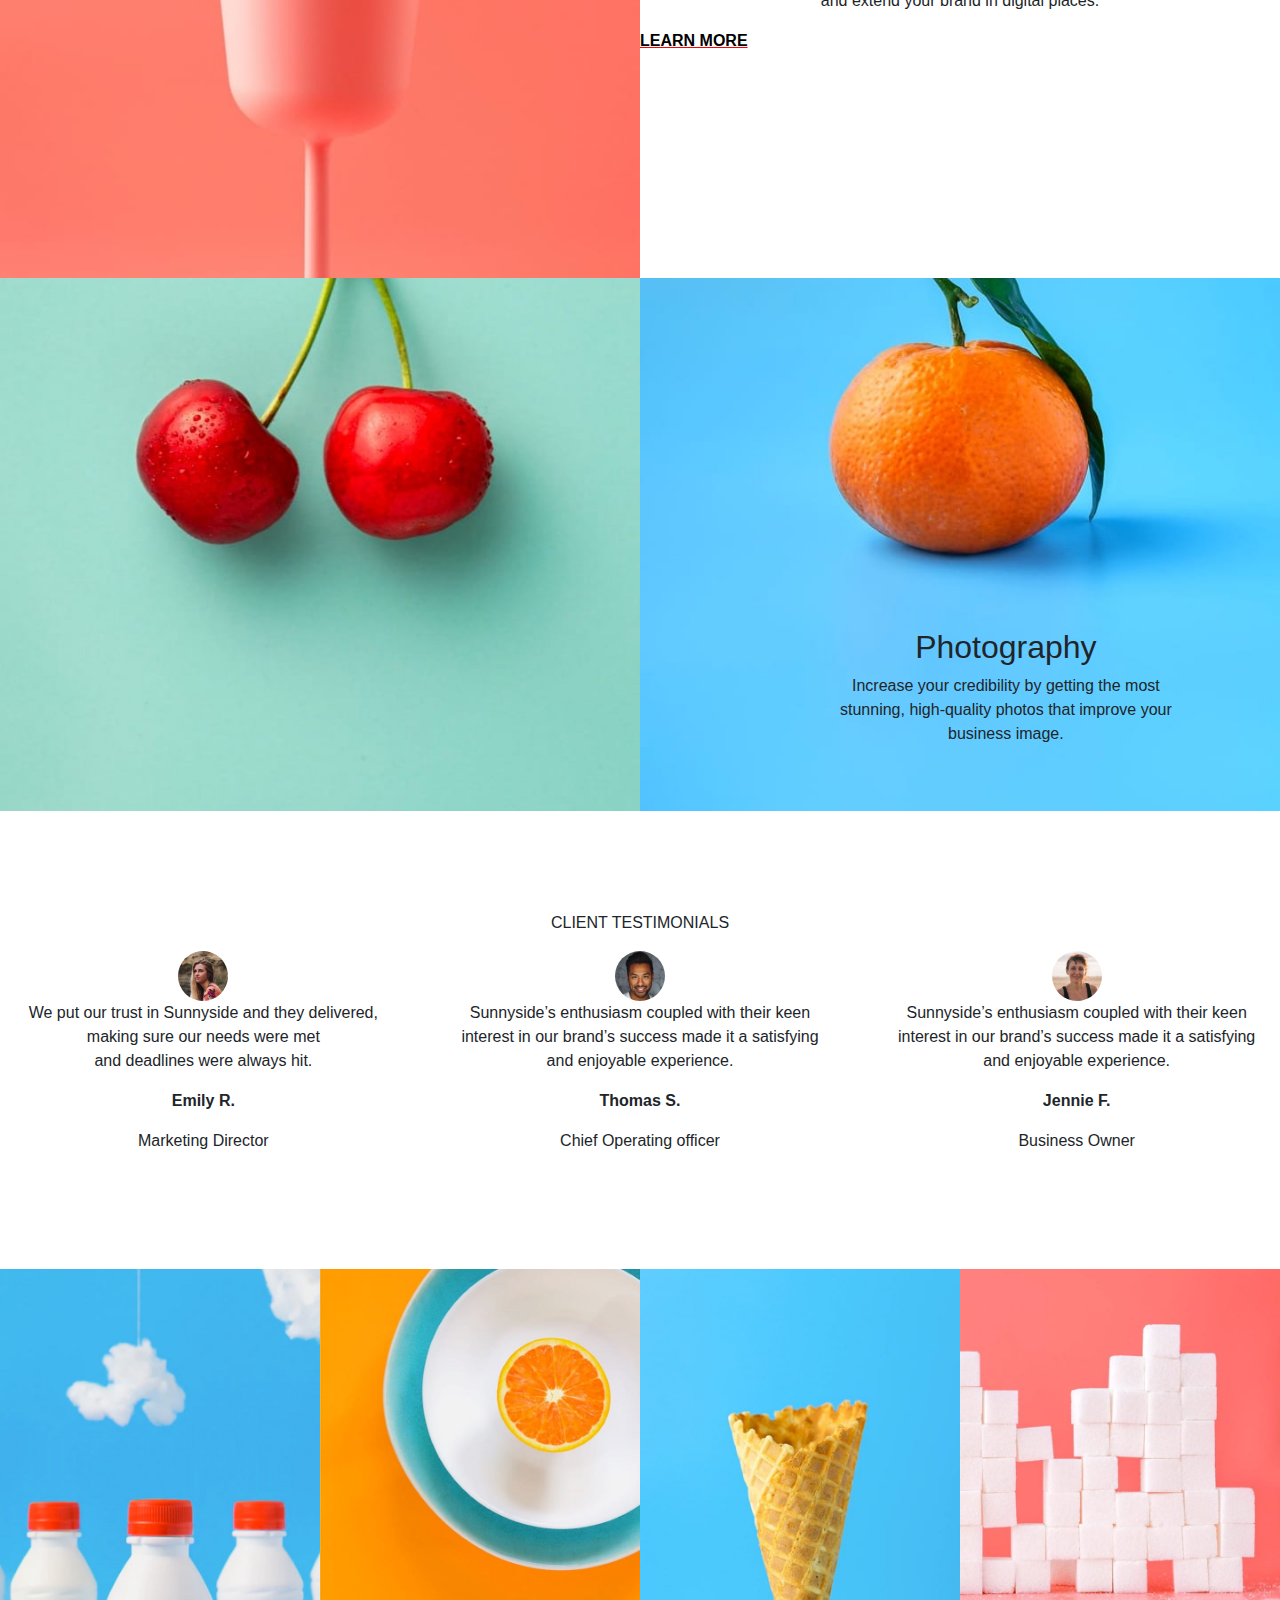
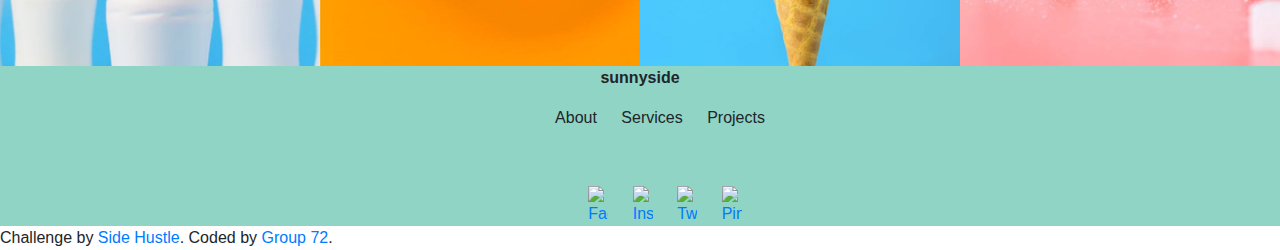
==== commit 8d999d46: "Final for Submission" ====
--- a/index.html
+++ b/index.html
@@ -71,7 +71,7 @@
     <div class="col-lg-6 col-sm-12 bg-white">
       <div class="center"><h2>Stand out to the right audience</h2>
       <p>
-        Using a collaborative formula of designers, researchers, <br> photographers, videographers, and copywriters, we’ll build <br> and extend your brand in digital places. 
+        Using a collaboratve formula of designers, researchers, <br> photographers, videographers, and copywriters, we’ll build <br> and extend your brand in digital places. 
       </p>
     </div>
       <a href="#" class="center" id="linkhover2"><strong>LEARN MORE</strong></a></div>
--- a/index.css
+++ b/index.css
@@ -59,7 +59,7 @@
 
 
 
-row no-gutters {
+row no-gutters. {
     margin: 0;
 }
 }
@@ -182,6 +182,3 @@
 .inline:hover{
     color: white;
 }
-/* .action img:hover{
-    object-color: white;
-} */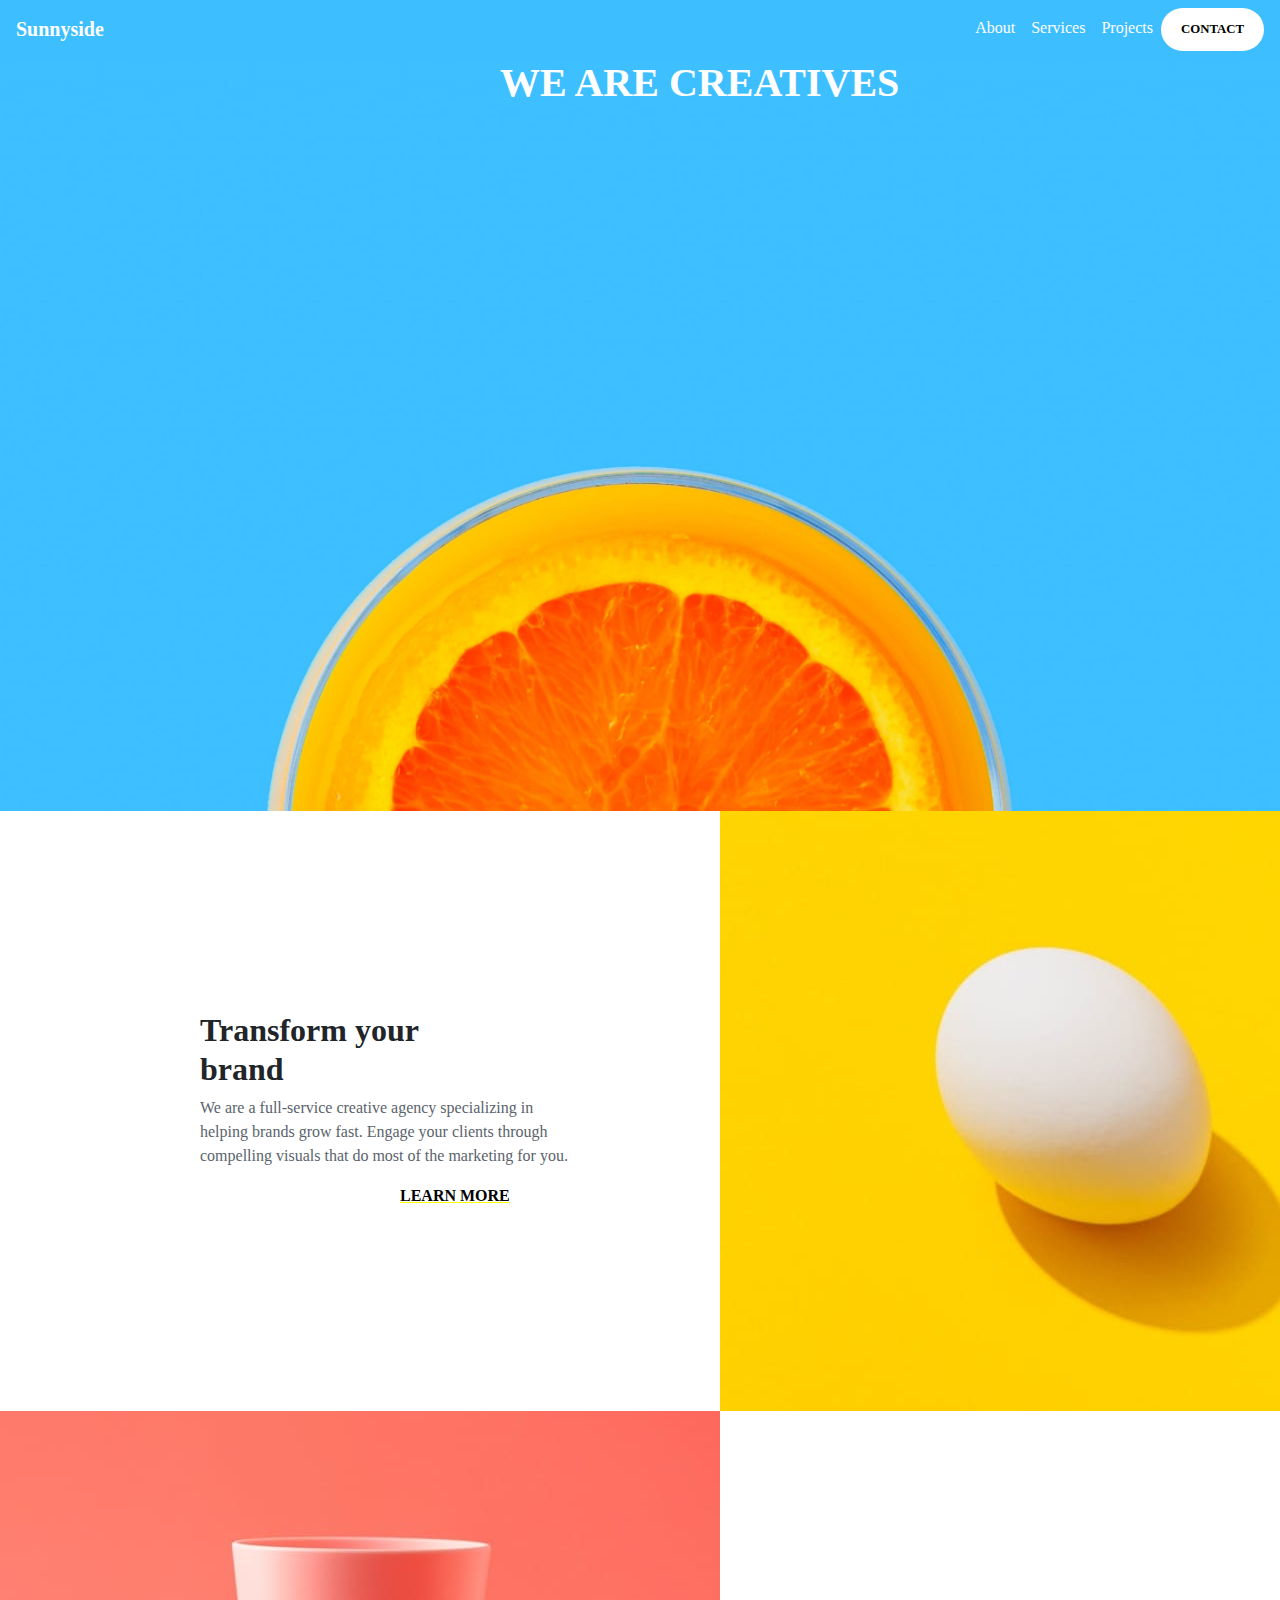
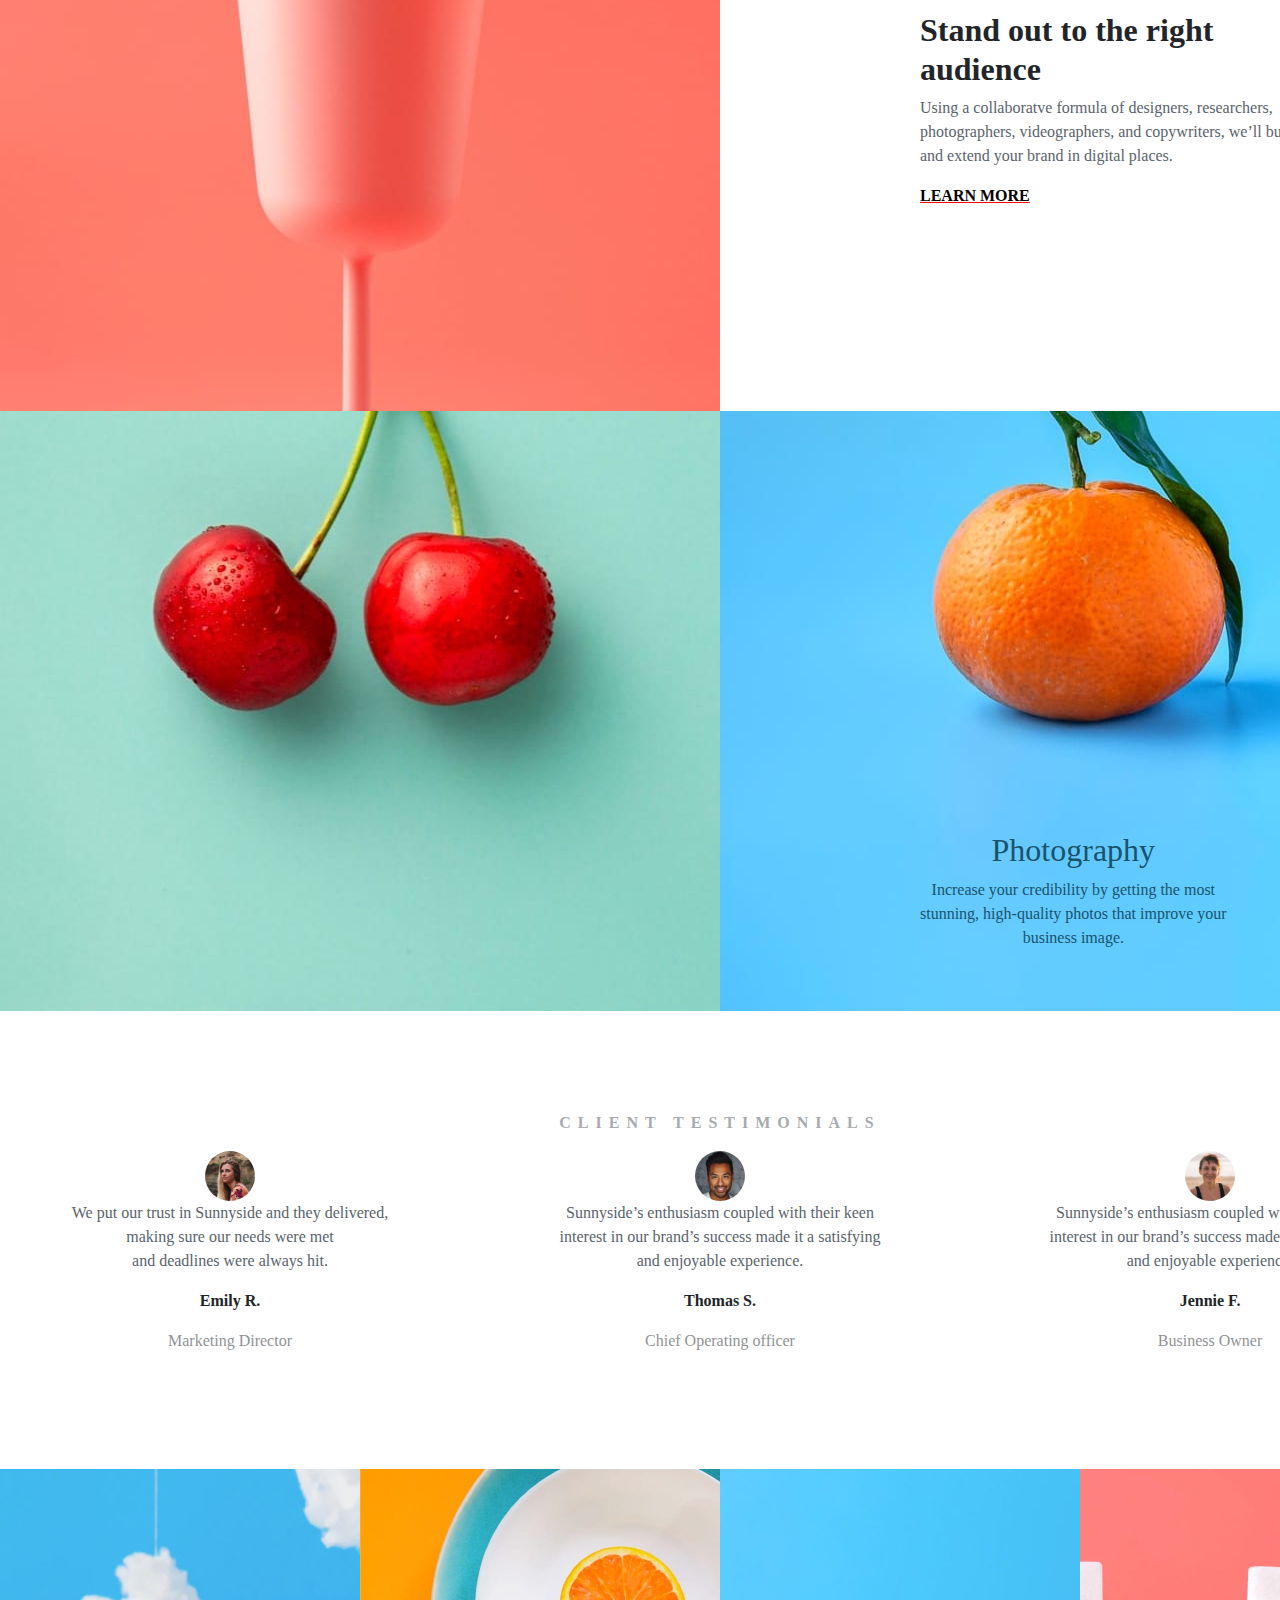
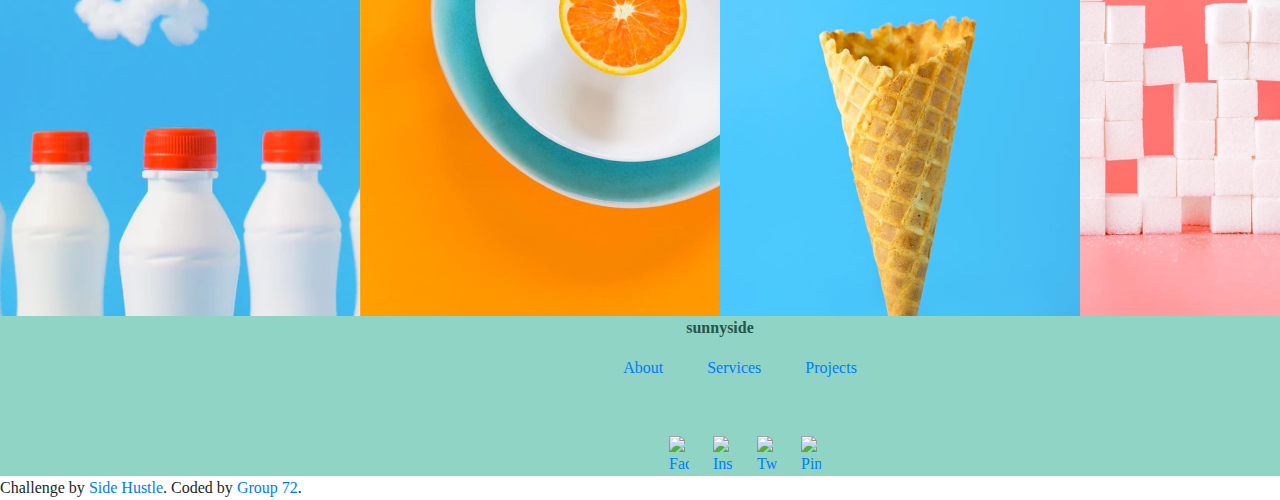
==== commit 5614b005: "final touches" ====
--- a/index.html
+++ b/index.html
@@ -2,7 +2,7 @@
 <html lang="en">
 <head>
   <meta charset="UTF-8">
-  <meta name="viewport" content="width=device-width, initial-scale=1.0"> <!-- displays site properly based on user's device -->
+  <meta name="viewport" content="width=device-width, initial-scale=1.0"> 
 
   <link rel="icon" type="image/png" sizes="32x32" href="./images/favicon-32x32.png">
   <link rel="stylesheet" href="css/bootstrap.css">
@@ -30,9 +30,6 @@
           <li class="nav-item">
             <a class="nav-link" href="#">Projects</a>
           </li>
-          <!-- <li class="nav-item"> -->
-            <!-- <button class="btn btn-outline-light me-2" type="button">Main button</button> -->
-            <!-- <a class="nav-link btn btn-outline-light me-2" type="button" href="#">CONTACT</a> -->
             <li class="nav-item cta-btn">
             <a class="nav-link" href="#">Contact</a>
           </li> 
@@ -50,15 +47,18 @@
   </div>
 
   <div class="row no-gutters">
-    <div class="col-lg-6 col-sm-12 bg-white">
-      <div class="center"> <h2>Transform your brand </h2>
-        <p>We are a full-service creative agency specializing in <br> helping brands grow fast. 
-          Engage your clients through <br> compelling visuals that do most of the marketing for you.
-        </p>
-        <a href="#" class="center" id="linkhover"><strong> LEARN MORE</strong></a></div>
-     
-      
-    </div>
+      <div class="col-lg-6 col-sm-12 bg-white">
+        <div style="text-align: justify;" class="center"> <h2><strong>Transform your <br> brand</strong> </h2>
+          <p style="color: hsl(213, 9%, 39%);" > We are a full-service creative agency specializing in <br> helping brands grow fast. 
+            Engage your clients through <br> compelling visuals that do most of the marketing for you.
+          </p>
+          <a href="#" class="center" id="linkhover"><strong> LEARN MORE</strong></a>
+        </div>
+       
+        
+      </div>
+    
+    
     <div class="col-lg-6 col-sm-12">
       <img src="images/desktop/image-transform.jpg" alt="">
     </div>
@@ -69,8 +69,8 @@
       <img src="images/desktop/image-stand-out.jpg" alt="">
     </div>
     <div class="col-lg-6 col-sm-12 bg-white">
-      <div class="center"><h2>Stand out to the right audience</h2>
-      <p>
+      <div style="text-align: justify;" class="center"><h2><strong>Stand out to the right <br> audience</strong></h2>
+      <p style="color: hsl(213, 9%, 39%);">
         Using a collaboratve formula of designers, researchers, <br> photographers, videographers, and copywriters, we’ll build <br> and extend your brand in digital places. 
       </p>
     </div>
@@ -97,25 +97,25 @@
   <div class="up">
     <div class="row no-gutters">
       <div class="col-lg-12 col-sm-12 bg-white">
-       <p class="text-center">CLIENT TESTIMONIALS</p>
+       <p style="color: hsl(210, 4%, 67%); letter-spacing: 7px;" class="text-center"><strong>CLIENT TESTIMONIALS</strong></p>
        <div class="row">
         <div class="col-lg-4 col-sm-12 text-center">
           <img class="rounded-circle img-fluid  mx-auto d-block" width="50vw" height="50vh" src="images/image-emily.jpg" alt="">
-          <p>We put our trust in Sunnyside and they delivered, <br> making sure our needs were met <br> and deadlines were always hit.
+          <p style="color: hsl(213, 9%, 39%);">We put our trust in Sunnyside and they delivered, <br> making sure our needs were met <br> and deadlines were always hit.
           </p>
           <p><strong>Emily R.</strong></p>
           <p class="transparent">Marketing Director</p>
          </div>
          <div class="col-lg-4 col-sm-12 text-center">
           <img class="rounded-circle img-fluid mx-auto d-block" width="50vw" height="50vh" src="images/image-thomas.jpg" alt="">
-          <p>Sunnyside’s enthusiasm coupled with their keen <br> interest in our brand’s success made it a satisfying <br> and enjoyable experience.
+          <p style="color: hsl(213, 9%, 39%);">Sunnyside’s enthusiasm coupled with their keen <br> interest in our brand’s success made it a satisfying <br> and enjoyable experience.
           </p>
           <p><strong>Thomas S.</strong></p>
           <p  class="transparent">Chief Operating officer</p>
          </div>
          <div class="col-lg-4 col-sm-12 text-center">
           <img class="rounded-circle img-fluid  mx-auto d-block" width="50vw" height="50vh"  src="images/image-jennie.jpg" alt="">
-          <p>Sunnyside’s enthusiasm coupled with their keen <br> interest in our brand’s success made it a satisfying <br> and enjoyable experience.
+          <p style="color: hsl(213, 9%, 39%);">Sunnyside’s enthusiasm coupled with their keen <br> interest in our brand’s success made it a satisfying <br> and enjoyable experience.
           </p>
           <p><strong>Jennie F.</strong></p>
           <p class="transparent">Business Owner</p>
@@ -145,11 +145,17 @@
   </div>
 
   <div class="final">
-    <p class="move">sunnyside</p>
-    <ul class="all">
-      <li class="inline">About</li>
-      <li class="inline">Services</li>
-      <li class="inline">Projects</li>
+    <p style="color: hsl(167, 40%, 24%);" class="move"><strong>sunnyside</strong></p>
+    <ul  class="all">
+      <li class="inline">
+        <a class="inline" href="#">About</a>
+      </li>
+      <li class="inline">
+        <a class="inline" href="#">Services</a>
+      </li>
+      <li class="inline">
+        <a class="inline" href="#">Projects</a>
+      </li>
     </ul>
 
     <div class="action">
--- a/index.css
+++ b/index.css
@@ -1,6 +1,7 @@
 body {
     margin: 0;
     padding: 0;
+    font-family: Barlow;
 }
 
 img{
@@ -19,50 +20,36 @@
 .first-box{
     background-image: url(image-header.jpg);
     width: 100%;
-    background-color: hsl(228, 45%, 44%);;
-    /* width: 1440px; */
+    background-color: hsl(228, 45%, 44%);
     height: 100px;
 }
 .color {
     color: white;
     margin-left: 500px;
-   /* margin-top: auto;*/
-   /*text-align: center;*/
+  
 }
 
 .center {
+    text-align: justify;
+    margin-top: 150px ;
+    padding-left: 200px;
+    padding-top: 50px;
+}
+
+.photo-text{
+    color: hsl(167, 40%, 24%);
     text-align: center;
-    margin-top: 150px ;
+    margin-top: 420px;
+    padding-left: 200px;
 }
 
 .overlay-text {
-    /*text-align: right;*/
+    color: hsl(198, 62%, 26%);
     text-align: center;
-    margin-top: 350px;
+    margin-top: 420px;
     padding-left: 200px;
-
-/*p {
-    text-align: center;
 }
 
-h2 {
-    text-align: center;
-}
-*/
-/*.row no-gutters. .col-lg-6 .center {
-    text-align: center;
-}*/
-
-/*a {
-    text-align: center;
-}*/
-
-
-
-row no-gutters. {
-    margin: 0;
-}
-}
 .col.row.no-gutters{
     margin: 0;
 }
@@ -71,8 +58,9 @@
     font-weight: bold;
 }
 
-.row no-gutters {
+.row.no-gutters {
     margin: 0;
+    width: 1440px;
 }
 
 .up {
@@ -105,7 +93,7 @@
 .navbar .cta-btn a {
     background: white;
     border-radius: 25px;
-    color: black; !important;
+    color: black !important;
     text-transform: uppercase;
     font-size: .8rem;
     padding: 15px 20px !important;
@@ -117,19 +105,13 @@
 }
 
 
-/* .navbar .cta-btn a:hover {
-    baccolor: rgb(105 196 231 / 70%);
+.navbar .cta-btn a:hover {
+    color: rgb(105 196 231 / 70%);
     
-}  */
-
 }
 
 .transparent {
     opacity: 0.5;
-}
-
-.txt{
-    position: relative;
 }
 
 .txt  img, .overlay-text{
@@ -147,6 +129,7 @@
 
 .all {
    text-align: center;
+   
 }
 
 .straight {
@@ -161,8 +144,8 @@
 }
 
 .final {
-    background-color: rgba(144,212,197,255)
-    ;
+    background-color: rgba(144,212,197,255);
+    width: 1440px;
 }
 #linkhover{
         text-decoration: underline  yellow;
@@ -182,3 +165,4 @@
 .inline:hover{
     color: white;
 }
+
